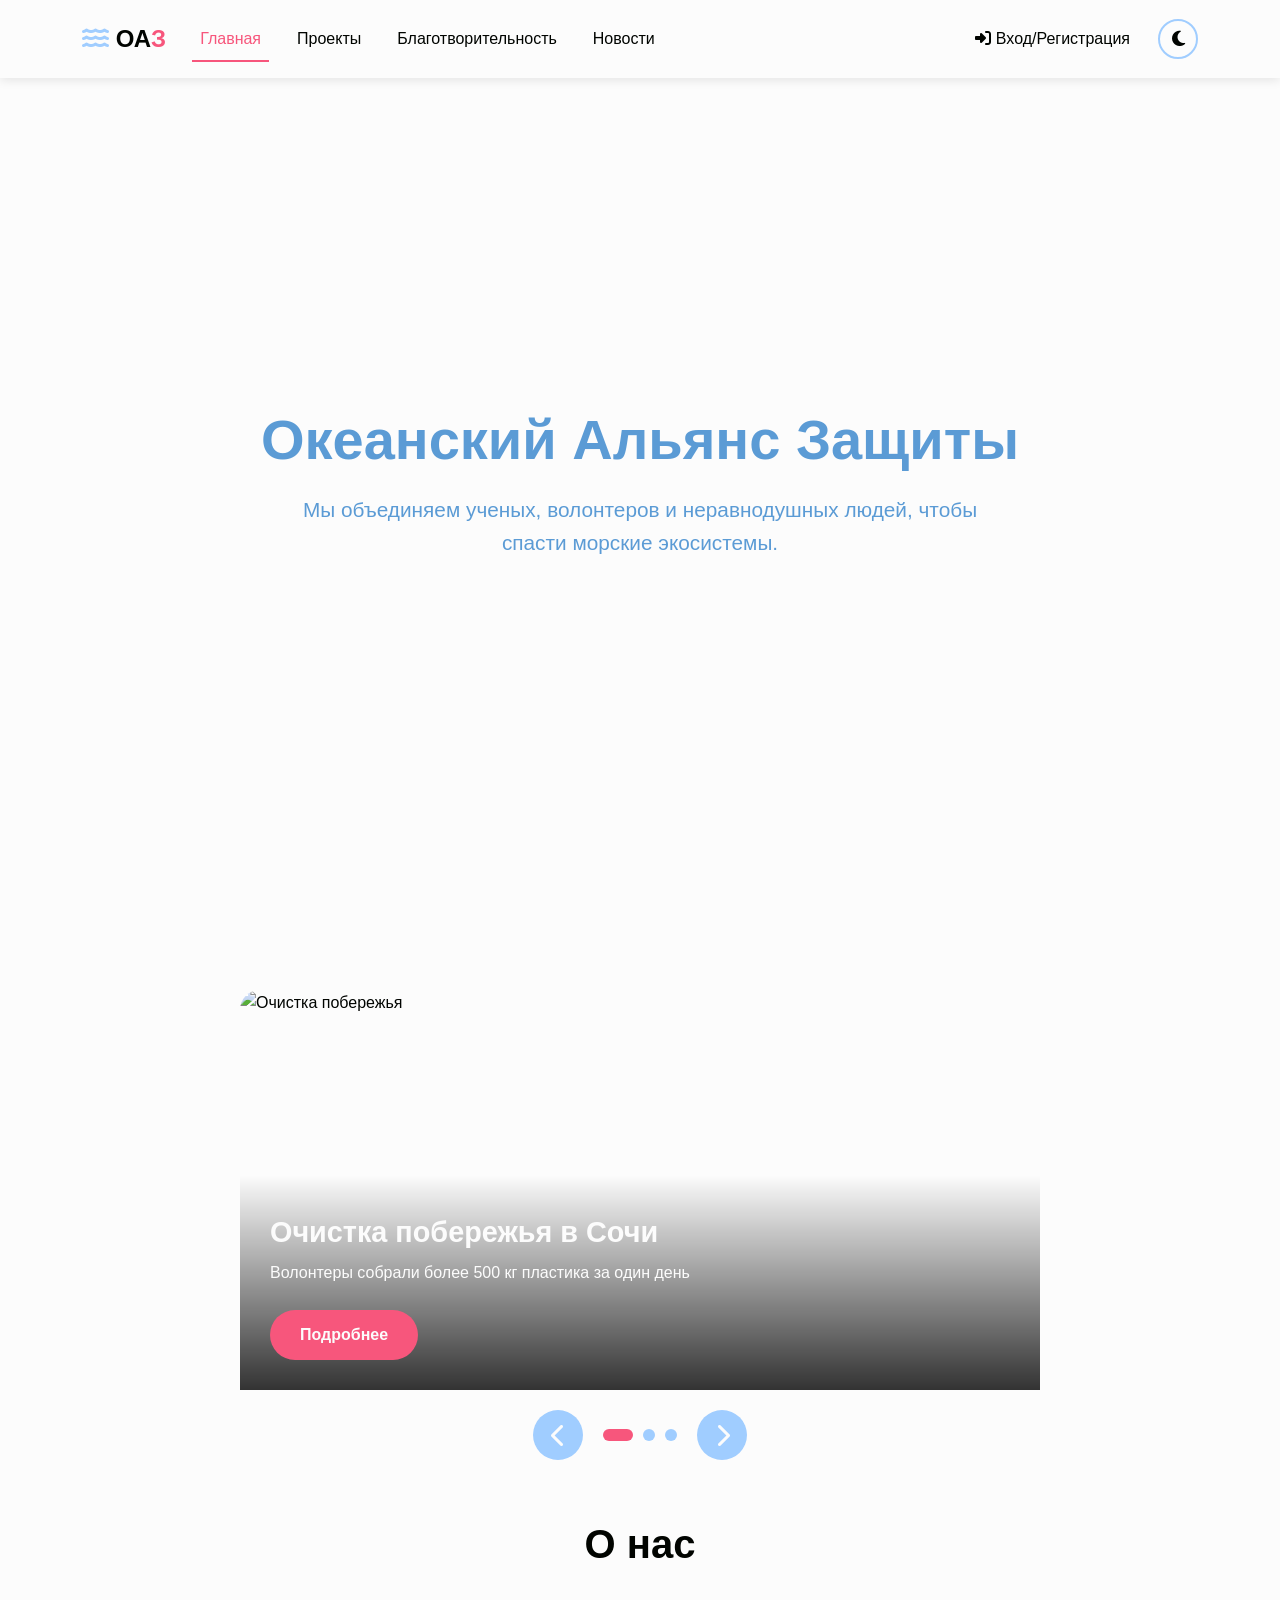
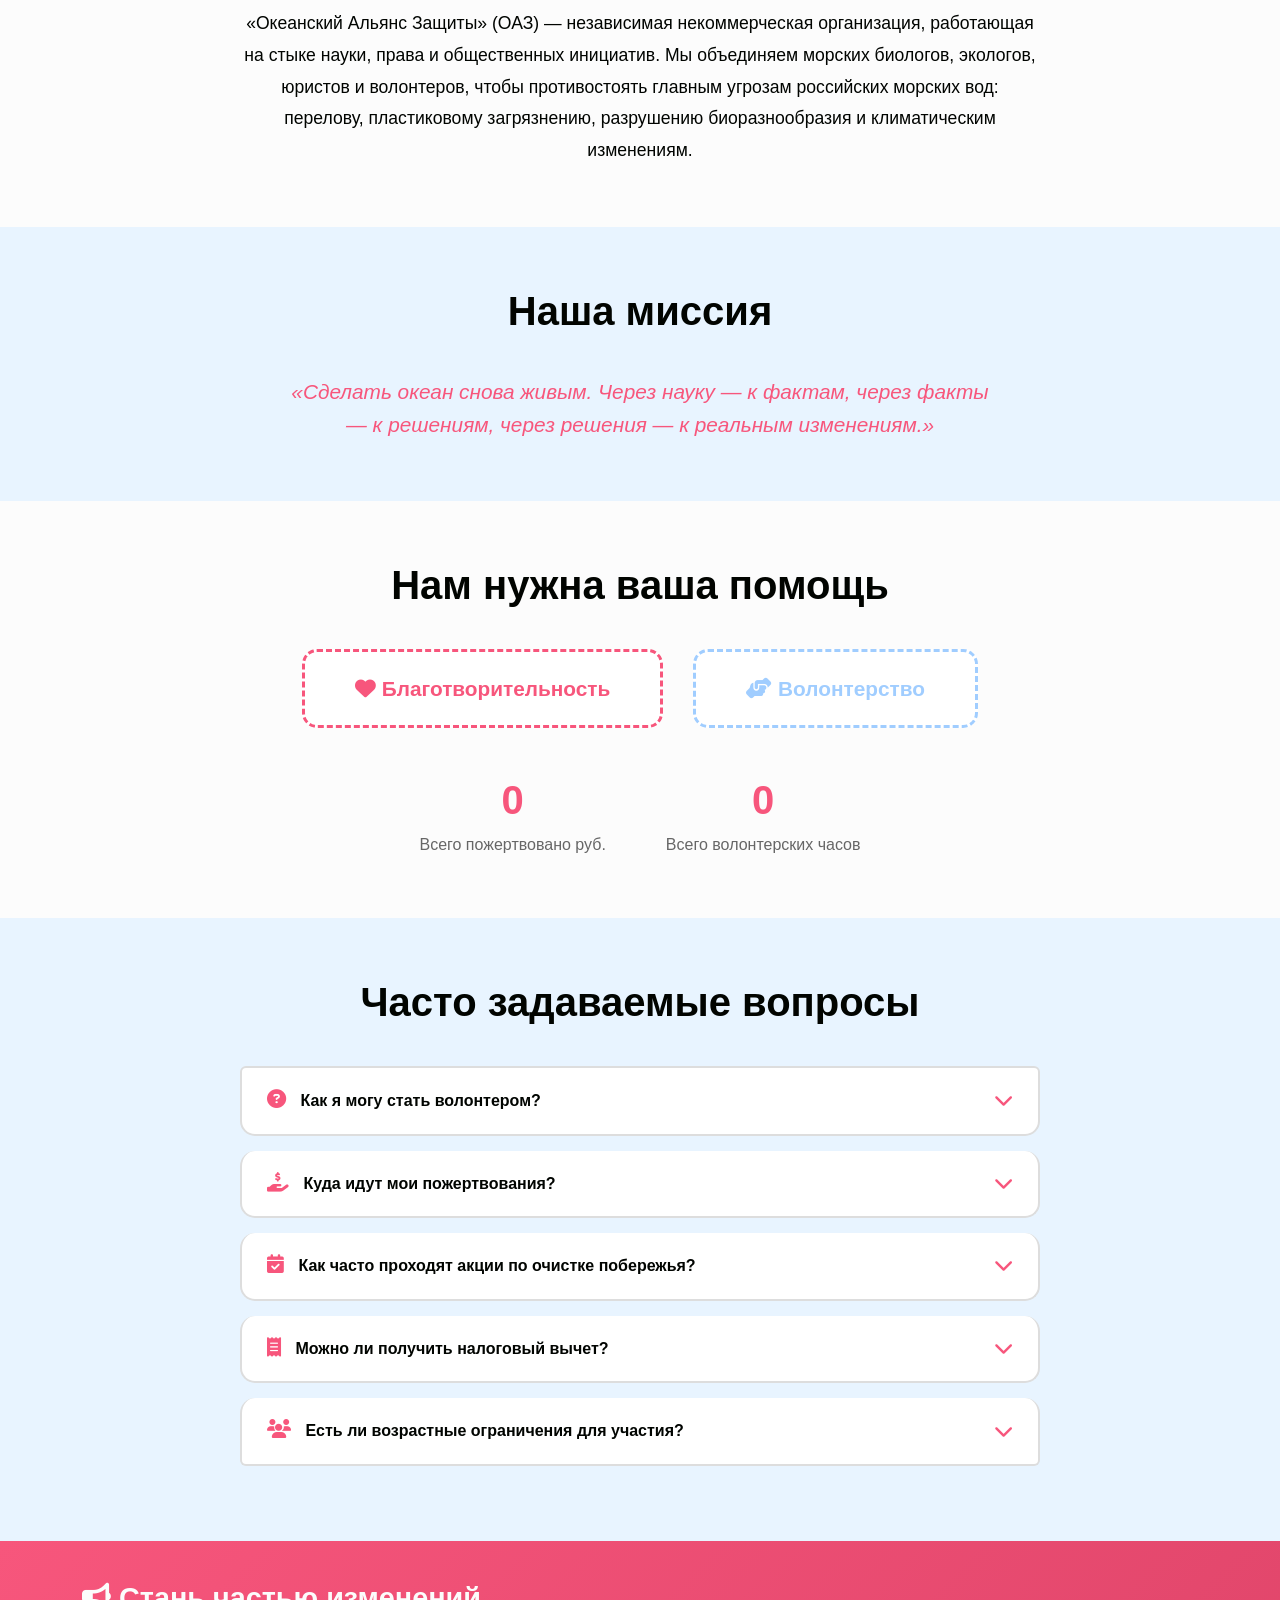
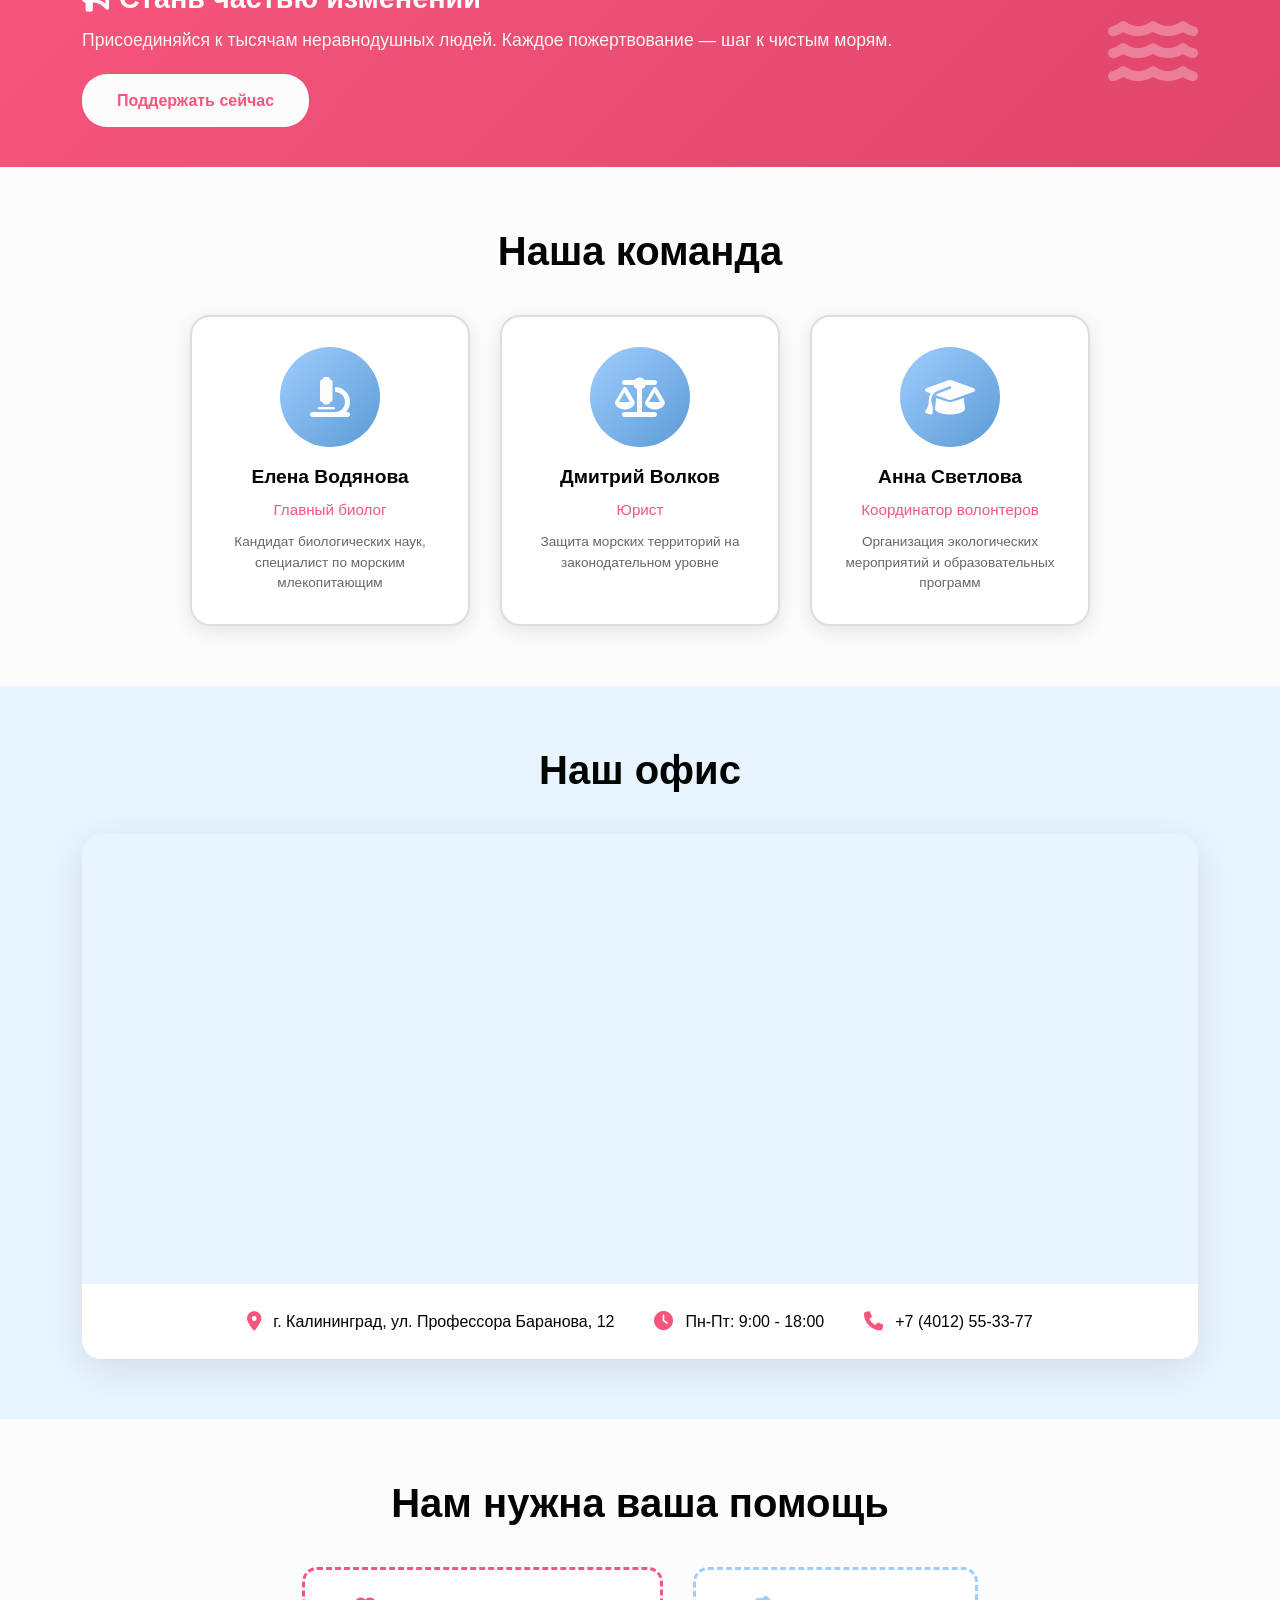
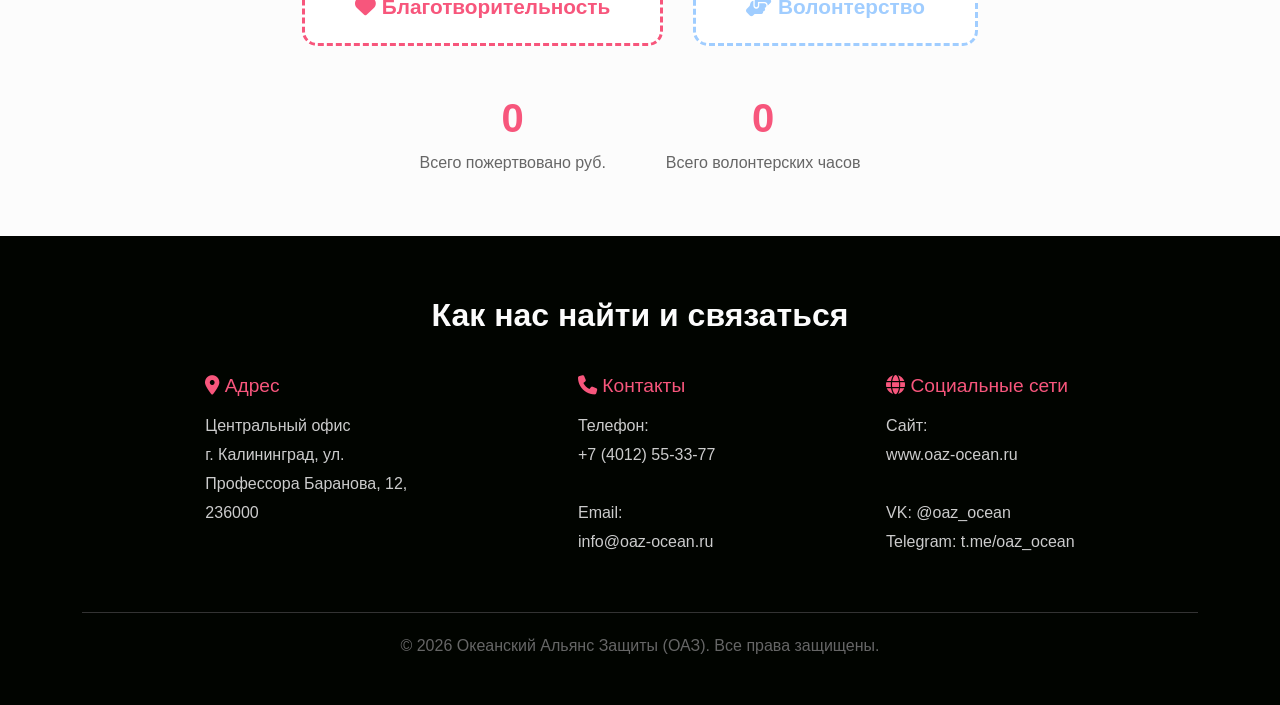
==== index.html @ e8834f7e "Add files via upload" ====
<!DOCTYPE html>
<html lang="ru">
<head>
    <meta charset="UTF-8">
    <meta name="viewport" content="width=device-width, initial-scale=1.0">
    <title>Океанский Альянс Защиты (ОАЗ)</title>
    <!-- Favicon -->
    <link rel="icon" type="image/x-icon" href="/favicon.ico">
    <link rel="icon" type="image/png" sizes="32x32" href="/favicon-32x32.png">
    <link rel="icon" type="image/png" sizes="16x16" href="/favicon-16x16.png">
    <link rel="apple-touch-icon" sizes="180x180" href="/apple-touch-icon.png">
    <!-- Bootstrap CSS -->
    <link href="https://cdn.jsdelivr.net/npm/bootstrap@5.3.2/dist/css/bootstrap.min.css" rel="stylesheet">
    <!-- Font Awesome -->
    <link rel="stylesheet" href="https://cdnjs.cloudflare.com/ajax/libs/font-awesome/6.4.2/css/all.min.css">
    <!-- Custom CSS -->
    <link rel="stylesheet" href="style.css">
</head>
<body>
    <!-- НАВИГАЦИЯ -->
    <nav class="navbar navbar-expand-lg">
        <div class="container">
            <a class="navbar-brand" href="index.html">
                <i class="fas fa-water" style="color: #A0CDFF;"></i> ОА<span>З</span>
            </a>
            <div class="d-flex align-items-center order-lg-last">
            <button class="theme-toggle" id="themeToggle" title="Переключить тему">
                <i class="fas fa-moon"></i>
            </button>
            <button class="navbar-toggler ms-2" type="button" data-bs-toggle="collapse" data-bs-target="#navbarNav">
                <span class="navbar-toggler-icon"></span>
            </button>
        </div>
            <div class="collapse navbar-collapse" id="navbarNav">
                <ul class="navbar-nav me-auto">
                    <li class="nav-item">
                        <a class="nav-link active" href="index.html">Главная</a>
                    </li>
                    <li class="nav-item">
                        <a class="nav-link" href="projects.html">Проекты</a>
                    </li>
                    <li class="nav-item">
                        <a class="nav-link" href="donate.html">Благотворительность</a>
                    </li>
                    <li class="nav-item">
                        <a class="nav-link" href="catalog.html">Новости</a>
                    </li>
                </ul>
                <ul class="navbar-nav" id="authNav">
                    <li class="nav-item">
                        <a class="nav-link" href="login.html">
                            <i class="fas fa-sign-in-alt"></i> Вход/Регистрация
                        </a>
                    </li>
                </ul>
            </div>
        </div>
    </nav>

    <!-- HERO SECTION -->
    <section class="hero-section">
        <div class="container">
            <h1 class="hero-title">Океанский Альянс Защиты</h1>
            <p class="hero-subtitle">
                Мы объединяем ученых, волонтеров и неравнодушных людей, 
                чтобы спасти морские экосистемы.
            </p>
        </div>
    </section>

    <!-- СЛАЙДЕР НОВОСТЕЙ -->
    <section class="slider-section">
      <div class="container">
        <h2 class="section-title reveal">Наши новости</h2>
        <div class="slider-container">
          <div class="news-slider">
            <div class="slide">
              <img
                src="/static/uploads/beautiful-photo-sea-waves.jpg"
                alt="Очистка побережья"
              />
              <div class="slide-content">
                <h3 class="slide-title">Очистка побережья в Сочи</h3>
                <p style="margin-bottom: 15px">
                  Волонтеры собрали более 500 кг пластика за один день
                </p>
                <a href="/static/html/card.html?id=1" class="slide-btn"
                  >Подробнее</a
                >
              </div>
            </div>
            <div class="slide">
              <img
                src="/static/uploads/beautiful-photo-sea-waves.jpg"
                alt="Спасение дельфинов"
              />
              <div class="slide-content">
                <h3 class="slide-title">Спасение дельфинов</h3>
                <p style="margin-bottom: 15px">
                  Успешная операция по спасению трех дельфинов на побережье
                  Крыма
                </p>
                <a href="/static/html/card.html?id=2" class="slide-btn"
                  >Подробнее</a
                >
              </div>
            </div>
            <div class="slide">
              <img
                src="/static/uploads/beautiful-photo-sea-waves.jpg"
                alt="Экологический форум"
              />
              <div class="slide-content">
                <h3 class="slide-title">Экологический форум 2025</h3>
                <p style="margin-bottom: 15px">
                  Приглашаем на ежегодный форум по защите океана 15-17 мая
                </p>
                <a href="/static/html/card.html?id=3" class="slide-btn"
                  >Подробнее</a
                >
              </div>
            </div>
          </div>
          <div class="slider-controls">
            <button class="slider-arrow prev">
              <i class="fas fa-chevron-left"></i>
            </button>
            <div class="slider-dots">
              <span class="dot active"></span>
              <span class="dot"></span>
              <span class="dot"></span>
            </div>
            <button class="slider-arrow next">
              <i class="fas fa-chevron-right"></i>
            </button>
          </div>
        </div>
      </div>
    </section>

    <!-- О НАС -->
    <section class="section about-section">
        <div class="container">
            <h2 class="section-title">О нас</h2>
            <p class="about-text">
                «Океанский Альянс Защиты» (ОАЗ) — независимая некоммерческая организация, 
                работающая на стыке науки, права и общественных инициатив. Мы объединяем 
                морских биологов, экологов, юристов и волонтеров, чтобы противостоять 
                главным угрозам российских морских вод: перелову, пластиковому загрязнению, 
                разрушению биоразнообразия и климатическим изменениям.
            </p>
        </div>
    </section>

    <!-- НАША МИССИЯ -->
    <section class="section mission-section">
        <div class="container">
            <h2 class="section-title">Наша миссия</h2>
            <p class="mission-text">
                «Сделать океан снова живым. Через науку — к фактам, через факты — к решениям, 
                через решения — к реальным изменениям.»
            </p>
        </div>
    </section>

    <!-- НАМ НУЖНА ВАША ПОМОЩЬ -->
    <section class="section help-section">
        <div class="container">
            <h2 class="section-title">Нам нужна ваша помощь</h2>
            <div class="help-buttons">
                <a href="donate.html" class="help-btn help-btn-charity">
                    <i class="fas fa-heart"></i> Благотворительность
                </a>
                <a href="register.html" class="help-btn help-btn-volunteer">
                    <i class="fas fa-hands-helping"></i> Волонтерство
                </a>
            </div>
            <div class="help-stats">
                <div class="stat-item">
                    <div class="stat-value" id="totalDonations">0</div>
                    <div class="stat-label">Всего пожертвовано руб.</div>
                </div>
                <div class="stat-item">
                    <div class="stat-value" id="totalHours">0</div>
                    <div class="stat-label">Всего волонтерских часов</div>
                </div>
            </div>
        </div>
    </section>

    <!-- АККОРДЕОН FAQ -->
    <section class="faq-section">
      <div class="container">
        <h2 class="section-title">Часто задаваемые вопросы</h2>
        <div class="accordion">
          <div class="accordion-item">
            <div class="accordion-header" onclick="toggleAccordion(this)">
              <span
                ><i
                  class="fas fa-question-circle"
                  style="color: var(--accent-pink); margin-right: 10px"
                ></i>
                Как я могу стать волонтером?</span
              >
              <i class="fas fa-chevron-down"></i>
            </div>
            <div class="accordion-body">
              Чтобы стать волонтером, зарегистрируйтесь на нашем сайте, отметив
              галочку «Волонтер» в форме регистрации. После этого вы сможете
              присоединяться к любым активным проектам через страницу «Проекты».
            </div>
          </div>
          <div class="accordion-item">
            <div class="accordion-header" onclick="toggleAccordion(this)">
              <span
                ><i
                  class="fas fa-hand-holding-usd"
                  style="color: var(--accent-pink); margin-right: 10px"
                ></i>
                Куда идут мои пожертвования?</span
              >
              <i class="fas fa-chevron-down"></i>
            </div>
            <div class="accordion-body">
              Все пожертвования идут напрямую на реализацию выбранных вами
              проектов: закупку оборудования, организацию экспедиций, спасение
              животных и образовательные программы. Вы всегда можете отследить
              прогресс проекта в вашем личном кабинете.
            </div>
          </div>
          <div class="accordion-item">
            <div class="accordion-header" onclick="toggleAccordion(this)">
              <span
                ><i
                  class="fas fa-calendar-check"
                  style="color: var(--accent-pink); margin-right: 10px"
                ></i>
                Как часто проходят акции по очистке побережья?</span
              >
              <i class="fas fa-chevron-down"></i>
            </div>
            <div class="accordion-body">
              Акции по очистке побережья проводятся ежемесячно в теплый сезон (с
              мая по сентябрь) и по мере необходимости в зимний период. Следите
              за расписанием в разделе «Новости» или подпишитесь на наши
              уведомления.
            </div>
          </div>
          <div class="accordion-item">
            <div class="accordion-header" onclick="toggleAccordion(this)">
              <span
                ><i
                  class="fas fa-receipt"
                  style="color: var(--accent-pink); margin-right: 10px"
                ></i>
                Можно ли получить налоговый вычет?</span
              >
              <i class="fas fa-chevron-down"></i>
            </div>
            <div class="accordion-body">
              Да! Мы являемся зарегистрированной некоммерческой организацией.
              После каждого пожертвования вы получаете электронное подтверждение
              на email, которое можно использовать для получения социального
              налогового вычета.
            </div>
          </div>
          <div class="accordion-item">
            <div class="accordion-header" onclick="toggleAccordion(this)">
              <span
                ><i
                  class="fas fa-users"
                  style="color: var(--accent-pink); margin-right: 10px"
                ></i>
                Есть ли возрастные ограничения для участия?</span
              >
              <i class="fas fa-chevron-down"></i>
            </div>
            <div class="accordion-body">
              Основные программы доступны для участников старше 16 лет. Для
              несовершеннолетних (14-16 лет) требуется согласие родителей. Также
              у нас есть специальные образовательные программы для школьников
              младшего возраста.
            </div>
          </div>
        </div>
      </div>
    </section>

    <!-- РЕКЛАМНЫЙ БЛОК -->
    <section class="ad-section">
      <div class="container">
        <div class="ad-container reveal">
          <div class="ad-content">
            <h3><i class="fas fa-bullhorn"></i> Стань частью изменений</h3>
            <p>
              Присоединяйся к тысячам неравнодушных людей. Каждое пожертвование
              — шаг к чистым морям.
            </p>
            <a href="donate.html" class="ad-btn"
              >Поддержать сейчас</a
            >
          </div>
          <div class="ad-image"><i class="fas fa-water"></i></div>
        </div>
      </div>
    </section>

    <!-- НАША КОМАНДА -->
    <section class="team-section">
      <div class="container">
        <h2 class="section-title">Наша команда</h2>
        <div class="team-grid">
          <div class="team-card reveal">
            <div class="team-avatar"><i class="fas fa-microscope"></i></div>
            <div class="team-name">Елена Водянова</div>
            <div class="team-role">Главный биолог</div>
            <div class="team-desc">
              Кандидат биологических наук, специалист по морским млекопитающим
            </div>
          </div>
          <div class="team-card">
            <div class="team-avatar"><i class="fas fa-balance-scale"></i></div>
            <div class="team-name">Дмитрий Волков</div>
            <div class="team-role">Юрист</div>
            <div class="team-desc">
              Защита морских территорий на законодательном уровне
            </div>
          </div>
          <div class="team-card reveal">
            <div class="team-avatar"><i class="fas fa-graduation-cap"></i></div>
            <div class="team-name">Анна Светлова</div>
            <div class="team-role">Координатор волонтеров</div>
            <div class="team-desc">
              Организация экологических мероприятий и образовательных программ
            </div>
          </div>
        </div>
      </div>
    </section>

    <!-- ЯНДЕКС КАРТА -->
    <section class="map-section">
      <div class="container">
        <h2 class="section-title">Наш офис</h2>
        <div class="map-container reveal">
          <iframe
            src="https://yandex.ru/map-widget/v1/-/CBu7UB~LxA"
            allowfullscreen
          ></iframe>
          <div class="map-info">
            <div class="map-info-item">
              <i class="fas fa-map-marker-alt"></i>
              <span>г. Калининград, ул. Профессора Баранова, 12</span>
            </div>
            <div class="map-info-item">
              <i class="fas fa-clock"></i>
              <span>Пн-Пт: 9:00 - 18:00</span>
            </div>
            <div class="map-info-item">
              <i class="fas fa-phone"></i>
              <span>+7 (4012) 55-33-77</span>
            </div>
          </div>
        </div>
      </div>
    </section>

    <!-- НАМ НУЖНА ВАША ПОМОЩЬ -->
    <section class="section help-section">
      <div class="container">
        <h2 class="section-title">Нам нужна ваша помощь</h2>
        <div class="help-buttons">
          <a href="/static/html/donate.html" class="help-btn help-btn-charity">
            <i class="fas fa-heart"></i> Благотворительность
          </a>
          <a
            href="/static/html/register.html"
            class="help-btn help-btn-volunteer"
          >
            <i class="fas fa-hands-helping"></i> Волонтерство
          </a>
        </div>
        <div class="help-stats">
          <div class="stat-item reveal">
            <div class="stat-value" id="totalDonations">0</div>
            <div class="stat-label">Всего пожертвовано руб.</div>
          </div>
          <div class="stat-item reveal">
            <div class="stat-value" id="totalHours">0</div>
            <div class="stat-label">Всего волонтерских часов</div>
          </div>
        </div>
      </div>
    </section>

    <!-- ПОДВАЛ -->
    <footer class="footer">
        <div class="container">
            <h2 class="footer-title">Как нас найти и связаться</h2>
            <div class="footer-content">
                <div class="footer-section">
                    <h4><i class="fas fa-map-marker-alt"></i> Адрес</h4>
                    <p>
                        Центральный офис<br>
                        г. Калининград, ул.<br>
                        Профессора Баранова, 12,<br>
                        236000
                    </p>
                </div>
                <div class="footer-section">
                    <h4><i class="fas fa-phone"></i> Контакты</h4>
                    <p>
                        Телефон:<br>
                        <a href="tel:+74012553377">+7 (4012) 55-33-77</a><br><br>
                        Email:<br>
                        <a href="mailto:info@oaz-ocean.ru">info@oaz-ocean.ru</a>
                    </p>
                </div>
                <div class="footer-section">
                    <h4><i class="fas fa-globe"></i> Социальные сети</h4>
                    <p>
                        Сайт:<br>
                        <a href="https://www.oaz-ocean.ru">www.oaz-ocean.ru</a><br><br>
                        VK: <a href="https://vk.com/oaz_ocean">@oaz_ocean</a><br>
                        Telegram: <a href="https://t.me/oaz_ocean">t.me/oaz_ocean</a>
                    </p>
                </div>
            </div>
            <div class="footer-bottom">
                <p>&copy; 2026 Океанский Альянс Защиты (ОАЗ). Все права защищены.</p>
            </div>
        </div>
    </footer>

    <!-- Bootstrap JS -->
    <script src="https://cdn.jsdelivr.net/npm/bootstrap@5.3.2/dist/js/bootstrap.bundle.min.js"></script>
    <!-- API Client -->
    <script src="api-client.js"></script>
    <!-- Custom JS -->
    <script src="main.js"></script>
    <script>
        // Подсчет статистики при загрузке страницы
        document.addEventListener('DOMContentLoaded', async function() {
            await loadStats();
        });
        
        async function loadStats() {
            try {
                // Получаем статистику через API
                const stats = await API.getStats();
                
                // Форматирование и отображение
                document.getElementById('totalDonations').textContent = formatNumber(stats.total_donations || 0);
                document.getElementById('totalHours').textContent = formatNumber(stats.total_volunteer_hours || 0);
            } catch (error) {
                console.error('Error loading stats:', error);
            }
        }
        
        function formatNumber(num) {
            if (num >= 1000000) {
                return (num / 1000000).toFixed(1) + ' млн';
            } else if (num >= 1000) {
                return (num / 1000).toFixed(0) + ' тыс';
            }
            return num.toString();
        }
    </script>
</body>
</html>
---- style.css ----
/* ============================================
   Океанский Альянс Защиты (ОАЗ)
   Основной файл стилей
   ============================================ */

/* Цветовая палитра */
:root {
    --primary-blue: #A0CDFF;
    --accent-pink: #F7567C;
    --white: #FCFCFC;
    --black: #010400;
    --light-blue: #E8F4FF;
    --dark-blue: #5B9BD5;
    --text-muted: #666;
    --border-color: #ddd;
    --card-bg: #ffffff;
    --footer-bg: var(--black);
    --navbar-bg: var(--white);
    --input-bg: var(--white);
    --modal-bg: var(--white);
    --shadow-color: rgba(0,0,0,0.1);
    --overlay-bg: rgba(0, 0, 0, 0.4);
}

/* Тёмная тема */
[data-theme="dark"] {
    --primary-blue: #5B9BD5;
    --accent-pink: #F7567C;
    --white: #1a1a2e;
    --black: #FCFCFC;
    --light-blue: #16213e;
    --dark-blue: #4a90d9;
    --text-muted: #a0a0a0;
    --border-color: #333;
    --card-bg: #16213e;
    --footer-bg: #0f0f1a;
    --navbar-bg: #1a1a2e;
    --input-bg: #16213e;
    --modal-bg: #1a1a2e;
    --shadow-color: rgba(0,0,0,0.3);
    --overlay-bg: rgba(0, 0, 0, 0.6);
}

/* ============================================
   CSS АНИМАЦИИ
   ============================================ */

/* Fade In анимация */
@keyframes fadeIn {
    from { opacity: 0; }
    to { opacity: 1; }
}

/* Slide Up анимация */
@keyframes slideUp {
    from { opacity: 0; transform: translateY(40px); }
    to { opacity: 1; transform: translateY(0); }
}

/* Slide In Left */
@keyframes slideInLeft {
    from { opacity: 0; transform: translateX(-60px); }
    to { opacity: 1; transform: translateX(0); }
}

/* Slide In Right */
@keyframes slideInRight {
    from { opacity: 0; transform: translateX(60px); }
    to { opacity: 1; transform: translateX(0); }
}

/* Пульсация */
@keyframes pulse {
    0%, 100% { transform: scale(1); }
    50% { transform: scale(1.05); }
}

/* Плавающая анимация */
@keyframes float {
    0%, 100% { transform: translateY(0px); }
    50% { transform: translateY(-10px); }
}

/* Вращение */
@keyframes spin {
    from { transform: rotate(0deg); }
    to { transform: rotate(360deg); }
}

/* Отскок */
@keyframes bounce {
    0%, 20%, 50%, 80%, 100% { transform: translateY(0); }
    40% { transform: translateY(-20px); }
    60% { transform: translateY(-10px); }
}

/* Свечение */
@keyframes glow {
    0%, 100% { box-shadow: 0 0 5px rgba(160, 205, 255, 0.5); }
    50% { box-shadow: 0 0 20px rgba(160, 205, 255, 0.8), 0 0 40px rgba(160, 205, 255, 0.4); }
}

/* Анимация волн для fallback фона */
@keyframes oceanWave {
    0% { background-position: 0% 50%; }
    50% { background-position: 100% 50%; }
    100% { background-position: 0% 50%; }
}

/* Пульсация точек слайдера */
@keyframes dotPulse {
    0%, 100% { transform: scale(1); }
    50% { transform: scale(1.3); }
}

/* Классы анимаций */
.animate-fade-in {
    animation: fadeIn 0.8s ease forwards;
}

.animate-slide-up {
    animation: slideUp 0.8s ease forwards;
    opacity: 0;
}

.animate-slide-left {
    animation: slideInLeft 0.8s ease forwards;
    opacity: 0;
}

.animate-slide-right {
    animation: slideInRight 0.8s ease forwards;
    opacity: 0;
}

.animate-float {
    animation: float 3s ease-in-out infinite;
}

.animate-pulse {
    animation: pulse 2s ease-in-out infinite;
}

.animate-bounce {
    animation: bounce 2s ease infinite;
}

.animate-glow {
    animation: glow 2s ease-in-out infinite;
}

/* Задержки анимаций */
.delay-100 { animation-delay: 0.1s; }
.delay-200 { animation-delay: 0.2s; }
.delay-300 { animation-delay: 0.3s; }
.delay-400 { animation-delay: 0.4s; }
.delay-500 { animation-delay: 0.5s; }
.delay-600 { animation-delay: 0.6s; }
.delay-700 { animation-delay: 0.7s; }
.delay-800 { animation-delay: 0.8s; }

* {
    margin: 0;
    padding: 0;
    box-sizing: border-box;
}

body {
    font-family: 'Segoe UI', Tahoma, Geneva, Verdana, sans-serif;
    background-color: var(--white);
    color: var(--black);
    line-height: 1.6;
    overflow-x: hidden;
    transition: background-color 0.3s, color 0.3s;
}

/* ============================================
   ПЕРЕКЛЮЧАТЕЛЬ ТЕМЫ
   ============================================ */
.theme-toggle {
    background: none;
    border: 2px solid var(--primary-blue);
    border-radius: 50%;
    width: 40px;
    height: 40px;
    display: flex;
    align-items: center;
    justify-content: center;
    cursor: pointer;
    transition: all 0.3s;
    color: var(--black);
    font-size: 1.1rem;
    margin-left: 10px;
}

.theme-toggle:hover {
    background-color: var(--primary-blue);
    transform: rotate(20deg);
}

[data-theme="dark"] .theme-toggle {
    border-color: var(--accent-pink);
    color: var(--black);
}

[data-theme="dark"] .theme-toggle:hover {
    background-color: var(--accent-pink);
}

/* ============================================
   НАВИГАЦИЯ
   ============================================ */
.navbar {
    background-color: var(--navbar-bg);
    padding: 15px 0;
    box-shadow: 0 2px 10px var(--shadow-color);
    position: sticky;
    top: 0;
    z-index: 1000;
    transition: background-color 0.3s;
}

.navbar-brand {
    font-size: 1.5rem;
    font-weight: bold;
    color: var(--black) !important;
    transition: transform 0.3s;
}

.navbar-brand:hover {
    transform: scale(1.05);
}

.navbar-brand span {
    color: var(--accent-pink);
}

.nav-link {
    color: var(--black) !important;
    font-weight: 500;
    margin: 0 10px;
    transition: all 0.3s;
    position: relative;
}

.nav-link::after {
    content: '';
    position: absolute;
    bottom: -2px;
    left: 0;
    width: 0;
    height: 2px;
    background-color: var(--accent-pink);
    transition: width 0.3s;
}

.nav-link:hover::after {
    width: 100%;
}

.nav-link:hover {
    color: var(--accent-pink) !important;
}

.nav-link.active {
    color: var(--accent-pink) !important;
}

.nav-link.active::after {
    width: 100%;
}

/* Выпадающее меню */
.dropdown-menu {
    background-color: var(--navbar-bg);
    border: 1px solid var(--border-color);
    border-radius: 15px;
    box-shadow: 0 5px 25px var(--shadow-color);
    padding: 10px;
    min-width: 200px;
    animation: fadeIn 0.2s ease;
}

.dropdown-item {
    color: var(--black);
    padding: 10px 15px;
    border-radius: 10px;
    transition: all 0.3s;
    font-weight: 500;
}

.dropdown-item:hover {
    background-color: var(--light-blue);
    color: var(--accent-pink);
}

.dropdown-item i {
    margin-right: 8px;
    width: 20px;
    text-align: center;
}

.dropdown-toggle::after {
    transition: transform 0.3s;
}

.dropdown.show .dropdown-toggle::after {
    transform: rotate(180deg);
}

/* ============================================
   HERO SECTION С ВИДЕОФОНОМ + FALLBACK
   ============================================ */
.hero-section {
    position: relative;
    min-height: calc(100vh - 76px);
    display: flex;
    align-items: center;
    justify-content: center;
    text-align: center;
    color: var(--white);
    overflow: hidden;
    background: transparent;
    padding: 60px 0;
}

/* CSS Fallback фон — океанский градиент с анимацией */
.hero-fallback-bg {
    position: absolute;
    top: 0;
    left: 0;
    width: 100%;
    height: 100%;
    z-index: 0;
    background: linear-gradient(135deg, #001f3f 0%, #003d6b 25%, #0077be 50%, #003d6b 75%, #001f3f 100%);
    background-size: 400% 400%;
    animation: oceanWave 15s ease infinite;
    display: none;
}

/* Показываем fallback когда видео не загрузилось */
.hero-video-wrapper:not(:has(video[src])) .hero-fallback-bg,
.hero-video-wrapper.has-video-error .hero-fallback-bg {
    display: block;
}

.hero-video-wrapper {
    position: absolute;
    top: 0;
    left: 0;
    width: 100%;
    height: 100%;
    z-index: 0;
}

.hero-video {
    width: 100%;
    height: 100%;
    object-fit: cover;
    display: block;
}

.hero-overlay {
    position: absolute;
    top: 0;
    left: 0;
    width: 100%;
    height: 100%;
    background-color: var(--overlay-bg);
    z-index: 1;
}

.hero-content {
    position: relative;
    z-index: 2;
}

.hero-title {
    font-size: 3.5rem;
    font-weight: bold;
    margin-bottom: 20px;
    color: #5B9BD5;
    animation: slideUp 1s ease forwards;
}

.hero-subtitle {
    font-size: 1.3rem;
    max-width: 700px;
    margin-left: auto;
    margin-right: auto;
    color: #5B9BD5;
    animation: slideUp 1s ease 0.3s forwards;
    opacity: 0;
}

/* ============================================
   СЛАЙДЕР
   ============================================ */
.slider-container {
    position: relative;
    max-width: 800px;
    margin: 0 auto;
    overflow: hidden;
    border-radius: 20px;
}

.news-slider {
    display: flex !important;
    transition: transform 0.5s ease-in-out;
    will-change: transform;
}

.slide {
    min-width: 100% !important;
    flex-shrink: 0 !important;
    position: relative;
}

.slide img {
    width: 100%;
    height: 400px;
    object-fit: cover;
    display: block;
}

.slide-content {
    position: absolute;
    bottom: 0;
    left: 0;
    right: 0;
    background: linear-gradient(transparent, rgba(0,0,0,0.8));
    padding: 40px 30px 30px;
    color: #FCFCFC;
}

.slide-title {
    font-size: 1.8rem;
    font-weight: bold;
    margin-bottom: 10px;
}

.slide-btn {
    background-color: var(--accent-pink);
    color: #FCFCFC;
    border: none;
    padding: 12px 30px;
    border-radius: 25px;
    font-weight: 600;
    cursor: pointer;
    transition: all 0.3s;
    text-decoration: none;
    display: inline-block;
    margin-top: 10px;
}

.slide-btn:hover {
    background-color: #e0456a;
    transform: translateY(-2px);
}

.slider-controls {
    display: flex;
    justify-content: center;
    align-items: center;
    margin-top: 20px;
    gap: 20px;
}

.slider-arrow {
    background-color: var(--primary-blue);
    color: #FCFCFC;
    border: none;
    width: 50px;
    height: 50px;
    border-radius: 50%;
    font-size: 1.5rem;
    cursor: pointer;
    transition: all 0.3s;
    display: flex;
    align-items: center;
    justify-content: center;
}

.slider-arrow:hover {
    background-color: var(--accent-pink);
    transform: scale(1.1);
}

.slider-dots {
    display: flex;
    gap: 10px;
}

.dot {
    width: 12px;
    height: 12px;
    border-radius: 50%;
    background-color: var(--primary-blue);
    cursor: pointer;
    transition: all 0.3s;
}

.dot.active {
    background-color: var(--accent-pink);
    width: 30px;
    border-radius: 6px;
}

/* ============================================
   СЕКЦИИ
   ============================================ */
.section {
    padding: 60px 0;
}

.section-title {
    font-size: 2.5rem;
    font-weight: bold;
    text-align: center;
    margin-bottom: 40px;
    color: var(--black);
    transition: color 0.3s;
}

.section-subtitle {
    text-align: center;
    color: var(--text-muted);
    margin-bottom: 40px;
    font-size: 1.1rem;
}

/* О нас */
.about-section {
    background-color: var(--white);
    transition: background-color 0.3s;
}

.about-text {
    font-size: 1.1rem;
    line-height: 1.8;
    text-align: center;
    max-width: 800px;
    margin: 0 auto;
}

/* Миссия */
.mission-section {
    background-color: var(--light-blue);
    transition: background-color 0.3s;
}

.mission-text {
    font-size: 1.3rem;
    font-style: italic;
    text-align: center;
    max-width: 700px;
    margin: 0 auto;
    color: var(--accent-pink);
    font-weight: 500;
}

/* Помощь */
.help-section {
    background-color: var(--white);
    text-align: center;
    transition: background-color 0.3s;
}

.help-buttons {
    display: flex;
    justify-content: center;
    gap: 30px;
    flex-wrap: wrap;
    margin-top: 40px;
}

.help-btn {
    padding: 20px 50px;
    border-radius: 15px;
    font-size: 1.3rem;
    font-weight: bold;
    text-decoration: none;
    transition: all 0.3s;
    display: inline-block;
    border: 3px dashed;
    animation: slideUp 0.8s ease forwards;
    opacity: 0;
}

.help-btn:nth-child(1) { animation-delay: 0.1s; }
.help-btn:nth-child(2) { animation-delay: 0.2s; }

.help-btn-charity {
    background-color: var(--card-bg);
    color: var(--accent-pink);
    border-color: var(--accent-pink);
}

.help-btn-charity:hover {
    background-color: var(--accent-pink);
    color: #FCFCFC;
    transform: translateY(-5px);
    box-shadow: 0 10px 30px rgba(247, 86, 124, 0.3);
}

.help-btn-volunteer {
    background-color: var(--card-bg);
    color: var(--primary-blue);
    border-color: var(--primary-blue);
}

.help-btn-volunteer:hover {
    background-color: var(--primary-blue);
    color: #FCFCFC;
    transform: translateY(-5px);
    box-shadow: 0 10px 30px rgba(160, 205, 255, 0.3);
}

.help-stats {
    margin-top: 40px;
    display: flex;
    justify-content: center;
    gap: 60px;
    flex-wrap: wrap;
}

.stat-item {
    text-align: center;
    animation: slideUp 0.8s ease forwards;
    opacity: 0;
}

.stat-item:nth-child(1) { animation-delay: 0.3s; }
.stat-item:nth-child(2) { animation-delay: 0.4s; }

.stat-value {
    font-size: 2.5rem;
    font-weight: bold;
    color: var(--accent-pink);
    animation: pulse 2s ease-in-out infinite;
}

.stat-label {
    color: var(--text-muted);
    font-size: 1rem;
}

/* ============================================
   АККОРДЕОН FAQ
   ============================================ */
.faq-section {
    background-color: var(--light-blue);
    padding: 60px 0;
    transition: background-color 0.3s;
}

.accordion {
    max-width: 800px;
    margin: 0 auto;
}

.accordion-item {
    background-color: var(--card-bg);
    border: 2px solid var(--border-color);
    border-radius: 15px;
    margin-bottom: 15px;
    overflow: hidden;
    transition: all 0.3s;
}

.accordion-item:hover {
    border-color: var(--primary-blue);
    transform: translateX(5px);
}

.accordion-header {
    padding: 20px 25px;
    cursor: pointer;
    display: flex;
    justify-content: space-between;
    align-items: center;
    font-weight: 600;
    color: var(--black);
    transition: all 0.3s;
    user-select: none;
}

.accordion-header:hover {
    background-color: var(--light-blue);
}

.accordion-header i {
    transition: transform 0.3s;
    color: var(--accent-pink);
    font-size: 1.2rem;
}

.accordion-item.active .accordion-header i {
    transform: rotate(180deg);
}

.accordion-body {
    padding: 0 25px;
    max-height: 0;
    overflow: hidden;
    transition: max-height 0.4s ease, padding 0.4s ease;
    color: var(--text-muted);
    line-height: 1.7;
}

.accordion-item.active .accordion-body {
    padding: 0 25px 20px;
    max-height: 300px;
}

/* ============================================
   ПОДВАЛ
   ============================================ */
.footer {
    background-color: var(--footer-bg);
    color: #FCFCFC;
    padding: 60px 0 30px;
    transition: background-color 0.3s;
}

.footer-title {
    font-size: 2rem;
    font-weight: bold;
    text-align: center;
    margin-bottom: 40px;
    animation: fadeIn 1s ease forwards;
}

.footer-content {
    display: flex;
    justify-content: space-around;
    flex-wrap: wrap;
    gap: 40px;
    max-width: 1000px;
    margin: 0 auto;
}

.footer-section {
    animation: slideUp 0.8s ease forwards;
    opacity: 0;
}

.footer-section:nth-child(1) { animation-delay: 0.1s; }
.footer-section:nth-child(2) { animation-delay: 0.2s; }
.footer-section:nth-child(3) { animation-delay: 0.3s; }

.footer-section h4 {
    color: var(--accent-pink);
    margin-bottom: 15px;
    font-size: 1.2rem;
}

.footer-section p,
.footer-section a {
    color: #ccc;
    text-decoration: none;
    line-height: 1.8;
    transition: color 0.3s;
}

.footer-section a:hover {
    color: var(--accent-pink);
}

.footer-bottom {
    text-align: center;
    margin-top: 40px;
    padding-top: 20px;
    border-top: 1px solid #333;
    color: #666;
}

/* ============================================
   КАТАЛОГ НОВОСТЕЙ
   ============================================ */
.catalog-section {
    padding: 40px 0;
    background-color: var(--white);
    min-height: 100vh;
    transition: background-color 0.3s;
}

.swipe-hint {
    text-align: center;
    color: var(--accent-pink);
    font-size: 1rem;
    margin-bottom: 20px;
    display: flex;
    align-items: center;
    justify-content: center;
    gap: 10px;
    animation: float 2s ease-in-out infinite;
}

.category-tabs {
    display: flex;
    justify-content: center;
    gap: 10px;
    margin-bottom: 40px;
    flex-wrap: wrap;
}

.category-tab {
    padding: 12px 30px;
    border: 2px solid var(--primary-blue);
    background-color: var(--card-bg);
    color: var(--black);
    border-radius: 25px;
    cursor: pointer;
    transition: all 0.3s;
    font-weight: 500;
}

.category-tab.active {
    background-color: var(--accent-pink);
    border-color: var(--accent-pink);
    color: #FCFCFC;
}

.category-tab:hover {
    background-color: var(--primary-blue);
    color: #FCFCFC;
    transform: translateY(-2px);
}

.news-grid {
    display: grid;
    grid-template-columns: repeat(auto-fill, minmax(300px, 1fr));
    gap: 30px;
    padding: 0 20px;
}

.news-card {
    background-color: var(--primary-blue);
    border-radius: 20px;
    overflow: hidden;
    box-shadow: 0 5px 20px var(--shadow-color);
    transition: all 0.3s;
    animation: slideUp 0.6s ease forwards;
    opacity: 0;
}

.news-card:hover {
    transform: translateY(-8px);
    box-shadow: 0 15px 40px var(--shadow-color);
}

.news-card-image {
    width: 100%;
    height: 200px;
    object-fit: cover;
    background-color: var(--border-color);
    transition: transform 0.3s;
}

.news-card:hover .news-card-image {
    transform: scale(1.05);
}

.news-card-content {
    padding: 20px;
}

.news-card-title {
    font-size: 1.2rem;
    font-weight: bold;
    margin-bottom: 10px;
    color: #FCFCFC;
}

.news-card-desc {
    color: rgba(255,255,255,0.9);
    font-size: 0.95rem;
    margin-bottom: 15px;
}

.news-card-btn {
    background-color: var(--accent-pink);
    color: #FCFCFC;
    border: none;
    padding: 10px 25px;
    border-radius: 20px;
    cursor: pointer;
    transition: all 0.3s;
    text-decoration: none;
    display: inline-block;
    font-size: 0.9rem;
}

.news-card-btn:hover {
    background-color: #e0456a;
    color: #FCFCFC;
    transform: translateY(-2px);
    box-shadow: 0 5px 15px rgba(247, 86, 124, 0.4);
}

/* ============================================
   СТРАНИЦА КАРТОЧКИ
   ============================================ */
.card-detail-section {
    padding: 40px 0;
    background-color: var(--primary-blue);
    min-height: 100vh;
}

.card-detail-container {
    max-width: 800px;
    margin: 0 auto;
    padding: 0 20px;
}

.card-detail-image {
    width: 100%;
    height: 400px;
    object-fit: cover;
    border-radius: 20px;
    margin-bottom: 30px;
    background-color: var(--border-color);
    animation: slideUp 0.8s ease forwards;
}

.card-detail-title {
    font-size: 2rem;
    font-weight: bold;
    color: #FCFCFC;
    margin-bottom: 20px;
    animation: slideInLeft 0.8s ease forwards;
}

.card-detail-content {
    color: #FCFCFC;
    font-size: 1.1rem;
    line-height: 1.8;
    margin-bottom: 30px;
}

.card-detail-actions {
    display: flex;
    gap: 15px;
    margin-bottom: 40px;
    flex-wrap: wrap;
}

.btn-back {
    background-color: var(--accent-pink);
    color: #FCFCFC;
    border: none;
    padding: 12px 30px;
    border-radius: 25px;
    cursor: pointer;
    transition: all 0.3s;
    text-decoration: none;
    display: inline-block;
}

.btn-back:hover {
    background-color: #e0456a;
    color: #FCFCFC;
    transform: translateY(-2px);
}

.btn-charity {
    background-color: var(--card-bg);
    color: var(--accent-pink);
    border: 2px dashed var(--accent-pink);
    padding: 12px 30px;
    border-radius: 25px;
    cursor: pointer;
    transition: all 0.3s;
    text-decoration: none;
    display: inline-block;
}

.btn-charity:hover {
    background-color: var(--accent-pink);
    color: #FCFCFC;
}

/* Комментарии */
.comments-section {
    background-color: var(--card-bg);
    padding: 30px;
    border-radius: 20px;
    margin-top: 30px;
    transition: background-color 0.3s;
}

.comments-title {
    font-size: 1.5rem;
    font-weight: bold;
    margin-bottom: 20px;
    color: var(--black);
}

.comment-form {
    margin-bottom: 30px;
}

.comment-form textarea {
    width: 100%;
    padding: 15px;
    border: 2px solid var(--primary-blue);
    border-radius: 15px;
    resize: vertical;
    min-height: 100px;
    font-family: inherit;
    background-color: var(--input-bg);
    color: var(--black);
    transition: all 0.3s;
}

.comment-form textarea:focus {
    outline: none;
    border-color: var(--accent-pink);
    box-shadow: 0 0 10px rgba(247, 86, 124, 0.2);
}

.comment-form button {
    background-color: var(--accent-pink);
    color: #FCFCFC;
    border: none;
    padding: 12px 30px;
    border-radius: 25px;
    cursor: pointer;
    margin-top: 10px;
    transition: all 0.3s;
    font-weight: 600;
}

.comment-form button:hover {
    background-color: #e0456a;
    transform: translateY(-2px);
    box-shadow: 0 5px 15px rgba(247, 86, 124, 0.3);
}

.comment-item {
    background-color: var(--light-blue);
    padding: 20px;
    border-radius: 15px;
    margin-bottom: 15px;
    transition: transform 0.3s;
    animation: slideUp 0.4s ease forwards;
}

.comment-item:hover {
    transform: translateX(5px);
}

.comment-author {
    font-weight: bold;
    color: var(--accent-pink);
    margin-bottom: 5px;
}

.comment-date {
    font-size: 0.85rem;
    color: var(--text-muted);
    margin-bottom: 10px;
}

.comment-text {
    color: var(--black);
}

.login-prompt {
    text-align: center;
    padding: 30px;
    background-color: var(--light-blue);
    border-radius: 15px;
}

.login-prompt a {
    color: var(--accent-pink);
    text-decoration: none;
    font-weight: bold;
}

/* ============================================
   СТРАНИЦА ДОНАТОВ
   ============================================ */
.donate-section {
    padding: 60px 0;
    background-color: var(--white);
    min-height: 100vh;
    transition: background-color 0.3s;
}

.donate-title {
    font-size: 2rem;
    font-weight: bold;
    text-align: center;
    margin-bottom: 40px;
    color: var(--accent-pink);
    animation: slideUp 0.8s ease forwards;
}

.projects-container {
    max-width: 600px;
    margin: 0 auto;
    padding: 30px;
    border: 3px dashed var(--accent-pink);
    border-radius: 20px;
    background-color: var(--card-bg);
    transition: background-color 0.3s;
}

.projects-title {
    text-align: center;
    color: var(--accent-pink);
    margin-bottom: 20px;
    font-size: 1.2rem;
}

.projects-grid {
    display: grid;
    grid-template-columns: repeat(2, 1fr);
    gap: 15px;
    margin-bottom: 20px;
}

.project-item {
    position: relative;
    border-radius: 15px;
    overflow: hidden;
    cursor: pointer;
    transition: all 0.3s;
    border: 3px solid transparent;
}

.project-item:hover {
    transform: translateY(-5px);
    box-shadow: 0 10px 25px var(--shadow-color);
}

.project-item.selected {
    border-color: var(--accent-pink);
    animation: pulse 0.5s ease;
}

.project-item img {
    width: 100%;
    height: 150px;
    object-fit: cover;
    transition: transform 0.3s;
}

.project-item:hover img {
    transform: scale(1.1);
}

.project-item-overlay {
    position: absolute;
    bottom: 0;
    left: 0;
    right: 0;
    background: linear-gradient(transparent, rgba(0,0,0,0.8));
    padding: 15px 10px 10px;
    color: #FCFCFC;
    font-size: 0.85rem;
}

.project-checkbox {
    position: absolute;
    top: 10px;
    right: 10px;
    width: 24px;
    height: 24px;
    background-color: #FCFCFC;
    border-radius: 50%;
    display: flex;
    align-items: center;
    justify-content: center;
    color: var(--accent-pink);
    font-weight: bold;
    opacity: 0;
    transition: all 0.3s;
    animation: bounce 0.5s ease;
}

.project-item.selected .project-checkbox {
    opacity: 1;
}

.show-more {
    text-align: center;
    color: var(--accent-pink);
    cursor: pointer;
    margin-bottom: 20px;
    transition: all 0.3s;
}

.show-more:hover {
    transform: translateY(-2px);
    font-weight: 600;
}

.auto-select {
    display: flex;
    align-items: center;
    justify-content: center;
    gap: 10px;
    color: var(--accent-pink);
    cursor: pointer;
    transition: all 0.3s;
}

.auto-select:hover {
    transform: scale(1.05);
}

.donate-summary {
    text-align: center;
    margin: 40px 0;
    animation: slideUp 0.8s ease forwards;
}

.donate-summary p {
    font-size: 1.2rem;
    color: var(--accent-pink);
}

.donate-summary .amount {
    font-size: 2rem;
    font-weight: bold;
}

.btn-pay {
    background-color: var(--black);
    color: var(--white);
    border: none;
    padding: 18px 60px;
    border-radius: 30px;
    font-size: 1.2rem;
    font-weight: bold;
    cursor: pointer;
    display: block;
    margin: 0 auto;
    transition: all 0.3s;
    animation: slideUp 0.8s ease forwards, glow 2s ease-in-out infinite 1s;
}

.btn-pay:hover {
    background-color: var(--accent-pink);
    transform: translateY(-3px);
    box-shadow: 0 10px 30px rgba(247, 86, 124, 0.4);
}

/* Корзина донатов */
.donate-cart {
    position: fixed;
    top: 100px;
    right: 20px;
    z-index: 999;
    animation: slideInRight 0.5s ease forwards;
}

.donate-cart-btn {
    background-color: var(--accent-pink);
    color: #FCFCFC;
    border: none;
    width: 60px;
    height: 60px;
    border-radius: 50%;
    font-size: 1.5rem;
    cursor: pointer;
    box-shadow: 0 5px 20px rgba(247, 86, 124, 0.4);
    transition: all 0.3s;
    position: relative;
    animation: float 3s ease-in-out infinite;
}

.donate-cart-btn:hover {
    transform: scale(1.1);
    box-shadow: 0 8px 30px rgba(247, 86, 124, 0.6);
}

.donate-cart-count {
    position: absolute;
    top: -5px;
    right: -5px;
    background-color: var(--black);
    color: #FCFCFC;
    width: 24px;
    height: 24px;
    border-radius: 50%;
    font-size: 0.8rem;
    font-weight: bold;
    display: flex;
    align-items: center;
    justify-content: center;
}

.donate-cart-dropdown {
    position: absolute;
    top: 70px;
    right: 0;
    background-color: var(--card-bg);
    border-radius: 15px;
    box-shadow: 0 10px 40px var(--shadow-color);
    padding: 20px;
    min-width: 280px;
    display: none;
    animation: fadeIn 0.3s ease;
    border: 1px solid var(--border-color);
}

.donate-cart-dropdown.active {
    display: block;
}

.donate-cart-item {
    display: flex;
    justify-content: space-between;
    align-items: center;
    padding: 10px 0;
    border-bottom: 1px solid var(--border-color);
    color: var(--black);
    font-size: 0.9rem;
}

.donate-cart-item:last-child {
    border-bottom: none;
}

.donate-cart-remove {
    background: none;
    border: none;
    color: var(--accent-pink);
    cursor: pointer;
    font-size: 1rem;
    transition: transform 0.3s;
}

.donate-cart-remove:hover {
    transform: scale(1.2);
}

.donate-cart-total {
    font-weight: bold;
    color: var(--accent-pink);
    text-align: center;
    padding: 10px 0;
    border-top: 2px solid var(--border-color);
    margin-top: 10px;
}

.donate-cart-empty {
    text-align: center;
    color: var(--text-muted);
    padding: 20px;
}

/* ============================================
   РЕГИСТРАЦИЯ И ВХОД
   ============================================ */
.auth-section {
    padding: 60px 0;
    background-color: var(--white);
    min-height: 100vh;
    display: flex;
    align-items: center;
    transition: background-color 0.3s;
}

.auth-container {
    max-width: 400px;
    margin: 0 auto;
    padding: 40px;
    border: 3px dashed var(--black);
    border-radius: 20px;
    width: 90%;
    background-color: var(--card-bg);
    transition: background-color 0.3s;
    animation: slideUp 0.8s ease forwards;
}

.auth-title {
    font-size: 2rem;
    font-weight: bold;
    text-align: center;
    margin-bottom: 40px;
    color: var(--black);
}

.auth-form .form-group {
    margin-bottom: 20px;
}

.auth-form input,
.auth-form select {
    width: 100%;
    padding: 15px 20px;
    border: 2px dashed var(--black);
    border-radius: 15px;
    font-size: 1rem;
    transition: all 0.3s;
    background-color: var(--input-bg);
    color: var(--black);
}

.auth-form input:focus,
.auth-form select:focus {
    outline: none;
    border-color: var(--accent-pink);
    box-shadow: 0 0 10px rgba(247, 86, 124, 0.2);
}

.role-selector {
    margin: 20px 0;
}

.role-option {
    display: flex;
    align-items: center;
    gap: 10px;
    margin-bottom: 10px;
    cursor: pointer;
}

.role-option input[type="checkbox"] {
    width: 20px;
    height: 20px;
    accent-color: var(--accent-pink);
}

.btn-auth {
    background-color: var(--accent-pink);
    color: #FCFCFC;
    border: none;
    padding: 15px 40px;
    border-radius: 25px;
    font-size: 1.1rem;
    font-weight: bold;
    cursor: pointer;
    width: 100%;
    transition: all 0.3s;
    margin-top: 20px;
}

.btn-auth:hover {
    background-color: #e0456a;
    transform: translateY(-2px);
    box-shadow: 0 5px 20px rgba(247, 86, 124, 0.3);
}

.auth-switch {
    text-align: center;
    margin-top: 20px;
}

.auth-switch a {
    color: var(--accent-pink);
    text-decoration: none;
    font-weight: 500;
}

/* ============================================
   ЛИЧНЫЙ КАБИНЕТ
   ============================================ */
.profile-section {
    padding: 40px 0;
    background-color: var(--white);
    min-height: 100vh;
    transition: background-color 0.3s;
}

.profile-header {
    text-align: center;
    margin-bottom: 30px;
    animation: slideUp 0.8s ease forwards;
}

.profile-avatar {
    width: 80px;
    height: 80px;
    background-color: var(--primary-blue);
    border-radius: 50%;
    display: flex;
    align-items: center;
    justify-content: center;
    margin: 0 auto 15px;
    font-size: 2rem;
    color: #FCFCFC;
    transition: transform 0.3s;
}

.profile-avatar:hover {
    transform: scale(1.1) rotate(10deg);
}

.profile-name {
    font-size: 1.5rem;
    font-weight: bold;
    color: var(--black);
}

.book-tabs {
    display: flex;
    justify-content: center;
    margin-bottom: 30px;
}

.book-tab {
    padding: 15px 40px;
    cursor: pointer;
    transition: all 0.3s;
    font-weight: 500;
}

.book-tab:first-child {
    background-color: var(--primary-blue);
    color: #FCFCFC;
    border-radius: 20px 0 0 0;
}

.book-tab:last-child {
    background-color: var(--accent-pink);
    color: #FCFCFC;
    border-radius: 0 20px 0 0;
}

.book-tab.active:first-child {
    background-color: var(--primary-blue);
}

.book-tab.active:last-child {
    background-color: var(--accent-pink);
}

.book-tab:not(.active) {
    opacity: 0.7;
}

.book-tab:not(.active):hover {
    opacity: 0.9;
}

.book-content {
    background-color: var(--primary-blue);
    padding: 40px;
    border-radius: 0 0 20px 20px;
    min-height: 400px;
}

.book-content.donor {
    background-color: var(--accent-pink);
}

.book-title {
    color: #FCFCFC;
    text-align: center;
    margin-bottom: 30px;
    font-size: 1.3rem;
}

.projects-list {
    display: grid;
    grid-template-columns: repeat(auto-fill, minmax(200px, 1fr));
    gap: 20px;
    margin-bottom: 20px;
}

.project-card {
    background-color: rgba(255,255,255,0.9);
    border-radius: 15px;
    padding: 15px;
    text-align: center;
    transition: all 0.3s;
}

.project-card:hover {
    transform: translateY(-5px);
    box-shadow: 0 10px 25px rgba(0,0,0,0.2);
}

.project-card img {
    width: 100%;
    height: 120px;
    object-fit: cover;
    border-radius: 10px;
    margin-bottom: 10px;
}

.show-more-projects {
    text-align: center;
    color: #FCFCFC;
    cursor: pointer;
    margin-bottom: 20px;
    opacity: 0.8;
    transition: opacity 0.3s;
}

.show-more-projects:hover {
    opacity: 1;
}

.book-stats {
    display: flex;
    justify-content: center;
    gap: 40px;
    color: #FCFCFC;
    flex-wrap: wrap;
}

.stat {
    text-align: center;
}

.stat-number {
    font-size: 1.5rem;
    font-weight: bold;
}

/* ============================================
   ПРОЕКТЫ — ПОИСК И СОРТИРОВКА
   ============================================ */
.projects-section {
    padding: 40px 0;
    background-color: var(--white);
    min-height: 100vh;
    transition: background-color 0.3s;
}

.projects-toolbar {
    display: flex;
    justify-content: center;
    align-items: center;
    gap: 15px;
    margin-bottom: 30px;
    flex-wrap: wrap;
    animation: slideUp 0.6s ease forwards;
}

.search-box {
    position: relative;
    max-width: 350px;
    width: 100%;
}

.search-box input {
    width: 100%;
    padding: 12px 45px 12px 20px;
    border: 2px solid var(--primary-blue);
    border-radius: 25px;
    font-size: 1rem;
    background-color: var(--input-bg);
    color: var(--black);
    transition: all 0.3s;
}

.search-box input:focus {
    outline: none;
    border-color: var(--accent-pink);
    box-shadow: 0 0 10px rgba(247, 86, 124, 0.2);
}

.search-box i {
    position: absolute;
    right: 18px;
    top: 50%;
    transform: translateY(-50%);
    color: var(--primary-blue);
}

.sort-select {
    padding: 12px 20px;
    border: 2px solid var(--primary-blue);
    border-radius: 25px;
    font-size: 1rem;
    background-color: var(--input-bg);
    color: var(--black);
    cursor: pointer;
    transition: all 0.3s;
}

.sort-select:focus {
    outline: none;
    border-color: var(--accent-pink);
}

.filter-tabs {
    display: flex;
    justify-content: center;
    gap: 10px;
    margin-bottom: 30px;
    flex-wrap: wrap;
}

.filter-tab {
    padding: 10px 25px;
    border: 2px solid var(--primary-blue);
    background-color: var(--card-bg);
    color: var(--black);
    border-radius: 25px;
    cursor: pointer;
    transition: all 0.3s;
    font-weight: 500;
}

.filter-tab.active {
    background-color: var(--accent-pink);
    border-color: var(--accent-pink);
    color: #FCFCFC;
}

.filter-tab:hover {
    background-color: var(--primary-blue);
    color: #FCFCFC;
    transform: translateY(-2px);
}

.project-card-page {
    background-color: var(--card-bg);
    border: 3px dashed var(--black);
    border-radius: 20px;
    padding: 25px;
    margin-bottom: 30px;
    transition: all 0.3s;
    animation: slideUp 0.6s ease forwards;
    opacity: 0;
}

.project-card-page:hover {
    border-color: var(--accent-pink);
    box-shadow: 0 5px 20px rgba(247, 86, 124, 0.2);
    transform: translateY(-5px);
}

.project-title {
    font-size: 1.5rem;
    font-weight: bold;
    text-align: center;
    margin-bottom: 20px;
    color: var(--black);
}

.project-info-row {
    display: flex;
    justify-content: space-between;
    align-items: center;
    margin-bottom: 10px;
    padding: 8px 0;
    border-bottom: 1px dashed var(--border-color);
}

.project-info-row:last-of-type {
    border-bottom: none;
}

.project-info-label {
    font-weight: 500;
    color: var(--text-muted);
}

.project-info-value {
    font-weight: bold;
    color: var(--black);
}

.project-status {
    display: inline-flex;
    align-items: center;
    gap: 8px;
    padding: 5px 15px;
    border-radius: 20px;
    font-size: 0.9rem;
    font-weight: 500;
}

.status-active {
    background-color: #d4edda;
    color: #155724;
}

.status-planned {
    background-color: #fff3cd;
    color: #856404;
}

.status-completed {
    background-color: #d1ecf1;
    color: #0c5460;
}

.project-dates {
    text-align: center;
    margin-top: 15px;
    padding-top: 15px;
    border-top: 2px dashed var(--border-color);
    font-size: 0.9rem;
    color: var(--text-muted);
}

.project-actions {
    display: flex;
    gap: 10px;
    margin-top: 20px;
}

.btn-project {
    flex: 1;
    padding: 12px 20px;
    border-radius: 25px;
    font-weight: 600;
    text-decoration: none;
    text-align: center;
    transition: all 0.3s;
    border: none;
    cursor: pointer;
}

.btn-join {
    background-color: var(--black);
    color: var(--white);
}

.btn-join:hover {
    background-color: var(--accent-pink);
    color: #FCFCFC;
}

.btn-join:disabled {
    background-color: #ccc;
    cursor: not-allowed;
}

.btn-details {
    background-color: var(--card-bg);
    color: var(--black);
    border: 2px solid var(--black);
}

.btn-details:hover {
    background-color: var(--primary-blue);
    color: #FCFCFC;
    border-color: var(--primary-blue);
}

.btn-donate {
    background-color: var(--accent-pink);
    color: #FCFCFC;
}

.btn-donate:hover {
    background-color: #e0456a;
    color: #FCFCFC;
}

.progress-bar-container {
    margin: 15px 0;
}

.progress {
    height: 20px;
    border-radius: 10px;
    background-color: var(--border-color);
    overflow: hidden;
}

.progress-bar {
    background: linear-gradient(90deg, var(--accent-pink), #e0456a);
    border-radius: 10px;
    transition: width 0.6s ease;
    position: relative;
    overflow: hidden;
}

.progress-bar::after {
    content: '';
    position: absolute;
    top: 0;
    left: 0;
    bottom: 0;
    right: 0;
    background: linear-gradient(
        90deg,
        transparent,
        rgba(255,255,255,0.3),
        transparent
    );
    animation: shimmer 2s infinite;
}

@keyframes shimmer {
    0% { transform: translateX(-100%); }
    100% { transform: translateX(100%); }
}

.progress-text {
    text-align: center;
    font-size: 0.9rem;
    margin-top: 5px;
    color: var(--text-muted);
}

/* ============================================
   МОДАЛЬНЫЕ ОКНА (центрированные)
   ============================================ */
.modal-overlay {
    position: fixed;
    top: 0;
    left: 0;
    right: 0;
    bottom: 0;
    background-color: rgba(0,0,0,0.5);
    display: none;
    align-items: center;
    justify-content: center;
    z-index: 2000;
}

.modal-overlay.active {
    display: flex;
    animation: fadeIn 0.3s ease;
}

.modal {
    background-color: var(--modal-bg);
    padding: 40px;
    border-radius: 20px;
    max-width: 500px;
    width: 90%;
    max-height: 90vh;
    overflow-y: auto;
    position: relative;
    animation: slideUp 0.4s ease;
    transition: background-color 0.3s;
}

.modal-title {
    font-size: 1.5rem;
    font-weight: bold;
    margin-bottom: 20px;
    color: var(--black);
}

.modal-form .form-group {
    margin-bottom: 15px;
}

.modal-form label {
    display: block;
    margin-bottom: 5px;
    font-weight: 500;
    color: var(--black);
}

.modal-form input,
.modal-form textarea,
.modal-form select {
    width: 100%;
    padding: 12px 15px;
    border: 2px solid var(--primary-blue);
    border-radius: 10px;
    font-family: inherit;
    background-color: var(--input-bg);
    color: var(--black);
    transition: all 0.3s;
}

.modal-form input:focus,
.modal-form textarea:focus,
.modal-form select:focus {
    outline: none;
    border-color: var(--accent-pink);
    box-shadow: 0 0 10px rgba(247, 86, 124, 0.2);
}

.modal-form textarea {
    resize: vertical;
    min-height: 100px;
}

.modal-actions {
    display: flex;
    gap: 10px;
    margin-top: 20px;
}

.modal-actions button {
    flex: 1;
    padding: 12px;
    border: none;
    border-radius: 10px;
    cursor: pointer;
    font-weight: 500;
    transition: all 0.3s;
}

.btn-save {
    background-color: var(--accent-pink);
    color: #FCFCFC;
}

.btn-save:hover {
    background-color: #e0456a;
    transform: translateY(-2px);
}

.btn-cancel {
    background-color: var(--border-color);
    color: var(--black);
}

.btn-cancel:hover {
    background-color: #bbb;
}

/* ============================================
   АДМИНИСТРАТОР
   ============================================ */
.admin-section {
    padding: 60px 0;
    background-color: var(--accent-pink);
    min-height: 100vh;
}

.admin-header {
    text-align: center;
    margin-bottom: 40px;
    animation: slideUp 0.8s ease forwards;
}

.admin-avatar {
    width: 80px;
    height: 80px;
    background-color: #FCFCFC;
    border-radius: 50%;
    display: flex;
    align-items: center;
    justify-content: center;
    margin: 0 auto 15px;
    font-size: 2rem;
    color: var(--accent-pink);
    transition: transform 0.3s;
}

.admin-avatar:hover {
    transform: scale(1.1) rotate(10deg);
}

.admin-title {
    font-size: 2rem;
    font-weight: bold;
    color: #FCFCFC;
    text-align: center;
    margin-bottom: 40px;
}

.admin-buttons {
    display: flex;
    flex-direction: column;
    gap: 20px;
    max-width: 400px;
    margin: 0 auto;
}

.admin-btn {
    background-color: #FCFCFC;
    color: var(--accent-pink);
    border: 3px dashed #FCFCFC;
    padding: 20px 40px;
    border-radius: 15px;
    font-size: 1.2rem;
    font-weight: bold;
    cursor: pointer;
    transition: all 0.3s;
    text-decoration: none;
    display: block;
    text-align: center;
    animation: slideUp 0.8s ease forwards;
    opacity: 0;
}

.admin-btn:nth-child(1) { animation-delay: 0.1s; }
.admin-btn:nth-child(2) { animation-delay: 0.2s; }
.admin-btn:nth-child(3) { animation-delay: 0.3s; }

.admin-btn:hover {
    background-color: var(--accent-pink);
    color: #FCFCFC;
    transform: translateY(-3px);
    box-shadow: 0 10px 30px rgba(0,0,0,0.2);
}

/* ============================================
   УПРАВЛЕНИЕ КОНТЕНТОМ (АДМИН)
   ============================================ */
.manage-section {
    padding: 40px 0;
    background-color: var(--white);
    min-height: 100vh;
    transition: background-color 0.3s;
}

.manage-header {
    display: flex;
    justify-content: space-between;
    align-items: center;
    margin-bottom: 30px;
    flex-wrap: wrap;
    gap: 15px;
}

.manage-title {
    font-size: 1.8rem;
    font-weight: bold;
    color: var(--black);
}

.btn-add {
    background-color: var(--accent-pink);
    color: #FCFCFC;
    border: none;
    padding: 12px 30px;
    border-radius: 25px;
    cursor: pointer;
    font-size: 1rem;
    transition: all 0.3s;
    font-weight: 600;
}

.btn-add:hover {
    background-color: #e0456a;
    transform: translateY(-2px);
    box-shadow: 0 5px 20px rgba(247, 86, 124, 0.3);
}

.manage-card {
    background-color: var(--primary-blue);
    border-radius: 20px;
    padding: 20px;
    margin-bottom: 20px;
    display: flex;
    justify-content: space-between;
    align-items: center;
    flex-wrap: wrap;
    gap: 15px;
    transition: all 0.3s;
    animation: slideUp 0.5s ease forwards;
    opacity: 0;
}

.manage-card:hover {
    transform: translateX(5px);
    box-shadow: 0 5px 20px var(--shadow-color);
}

.manage-card-info h4 {
    color: #FCFCFC;
    margin-bottom: 5px;
}

.manage-card-info p {
    color: rgba(255,255,255,0.8);
    font-size: 0.9rem;
}

.manage-card-actions {
    display: flex;
    gap: 10px;
}

.btn-edit, .btn-delete {
    padding: 8px 20px;
    border: none;
    border-radius: 20px;
    cursor: pointer;
    transition: all 0.3s;
    font-size: 0.9rem;
    font-weight: 500;
}

.btn-edit {
    background-color: #FCFCFC;
    color: var(--accent-pink);
}

.btn-edit:hover {
    background-color: var(--accent-pink);
    color: #FCFCFC;
}

.btn-delete {
    background-color: var(--accent-pink);
    color: #FCFCFC;
}

.btn-delete:hover {
    background-color: #e0456a;
}

/* ============================================
   АДАПТИВНОСТЬ
   ============================================ */
@media (max-width: 768px) {
    .hero-title {
        font-size: 2rem;
    }

    .hero-subtitle {
        font-size: 1rem;
    }

    .section-title {
        font-size: 1.8rem;
    }

    .help-buttons {
        flex-direction: column;
        align-items: center;
    }

    .help-btn {
        width: 100%;
        max-width: 300px;
        text-align: center;
    }

    .news-grid {
        grid-template-columns: 1fr;
    }

    .projects-grid {
        grid-template-columns: 1fr;
    }

    .projects-toolbar {
        flex-direction: column;
        width: 100%;
    }

    .search-box {
        max-width: 100%;
    }

    .card-detail-image {
        height: 250px;
    }

    .book-tabs {
        flex-direction: column;
    }

    .book-tab:first-child,
    .book-tab:last-child {
        border-radius: 20px 20px 0 0;
    }

    .footer-content {
        flex-direction: column;
        text-align: center;
    }

    .donate-cart {
        top: auto;
        bottom: 20px;
        right: 20px;
    }

    .accordion-item.active .accordion-body {
        max-height: 500px;
    }

    .dropdown-menu {
        border: none;
        box-shadow: none;
        padding: 0 15px;
    }
}

/* ============================================
   УТИЛИТЫ
   ============================================ */
.hidden {
    display: none !important;
}

.text-center {
    text-align: center;
}

.mt-20 {
    margin-top: 20px;
}

.mb-20 {
    margin-bottom: 20px;
}

/* Интерполяция наблюдателя для анимаций при скролле */
.reveal {
    opacity: 0;
    transform: translateY(30px);
    transition: all 0.8s ease;
}

.reveal.visible {
    opacity: 1;
    transform: translateY(0);
}

/* ============================================
   КОММЕНТАРИИ - СТИЛИ
   ============================================ */
.login-prompt {
    background: var(--card-bg);
    border-radius: 15px;
    padding: 25px;
    text-align: center;
    margin-bottom: 20px;
    border: 2px solid var(--border-color);
    box-shadow: 0 3px 15px var(--shadow-color);
    transition: all 0.3s;
}

.login-prompt p {
    color: var(--text-secondary);
    margin: 0;
}

.comment-item {
    transition: all 0.3s;
}

.comment-item:hover {
    transform: translateX(5px);
    border-color: var(--primary-blue) !important;
}

/* ============================================
   PROJECT DETAIL PAGE STYLES
   ============================================ */
.project-hero {
    position: relative;
}

.project-actions .btn-back,
.project-actions .btn-charity {
    padding: 14px 30px;
    border-radius: 25px;
    font-weight: bold;
    font-size: 1rem;
    transition: all 0.3s;
    text-decoration: none;
}

.project-actions .btn-charity:disabled {
    opacity: 0.6;
    cursor: not-allowed;
    transform: none !important;
}

/* ============================================
   NEWS ADMIN CARD
   ============================================ */
.news-admin-card {
    transition: all 0.3s;
}

.news-admin-card:hover {
    transform: translateX(5px);
    border-color: var(--primary-blue) !important;
}

/* ============================================
   ЯНДЕКС КАРТА
   ============================================ */
.map-section {
    padding: 60px 0;
    background-color: var(--light-blue);
    transition: background-color 0.3s;
}

.map-container {
    border-radius: 20px;
    overflow: hidden;
    box-shadow: 0 10px 40px var(--shadow-color);
    animation: slideUp 0.8s ease forwards;
}

.map-container iframe {
    width: 100%;
    height: 450px;
    border: none;
    display: block;
}

.map-info {
    background-color: var(--card-bg);
    padding: 25px 30px;
    display: flex;
    justify-content: center;
    gap: 40px;
    flex-wrap: wrap;
    transition: background-color 0.3s;
}

.map-info-item {
    display: flex;
    align-items: center;
    gap: 12px;
    color: var(--black);
    font-weight: 500;
}

.map-info-item i {
    color: var(--accent-pink);
    font-size: 1.2rem;
}

/* ============================================
   РЕКЛАМНЫЙ БЛОК
   ============================================ */
.ad-section {
    padding: 40px 0;
    background: linear-gradient(135deg, var(--accent-pink) 0%, #e0456a 100%);
    transition: background-color 0.3s;
}

.ad-container {
    display: flex;
    align-items: center;
    justify-content: space-between;
    gap: 30px;
    flex-wrap: wrap;
    animation: slideUp 0.8s ease forwards;
}

.ad-content {
    flex: 1;
    min-width: 250px;
    color: #FCFCFC;
}

.ad-content h3 {
    font-size: 1.8rem;
    font-weight: bold;
    margin-bottom: 10px;
}

.ad-content p {
    font-size: 1.1rem;
    opacity: 0.95;
    margin-bottom: 20px;
}

.ad-btn {
    background-color: #FCFCFC;
    color: var(--accent-pink);
    border: none;
    padding: 14px 35px;
    border-radius: 25px;
    font-weight: bold;
    font-size: 1rem;
    cursor: pointer;
    transition: all 0.3s;
    text-decoration: none;
    display: inline-block;
}

.ad-btn:hover {
    transform: translateY(-3px);
    box-shadow: 0 10px 30px rgba(0,0,0,0.2);
    background-color: var(--primary-blue);
    color: #FCFCFC;
}

.ad-image {
    font-size: 5rem;
    color: rgba(255,255,255,0.3);
    animation: float 3s ease-in-out infinite;
}

/* ============================================
   НАША КОМАНДА
   ============================================ */
.team-section {
    padding: 60px 0;
    background-color: var(--white);
    transition: background-color 0.3s;
}

.team-grid {
    display: grid;
    grid-template-columns: repeat(auto-fit, minmax(220px, 280px));
    gap: 30px;
    justify-content: center;
    max-width: 1200px;
    margin: 0 auto;
    padding: 0 20px;
}

.team-card {
    background-color: var(--card-bg);
    border-radius: 20px;
    padding: 30px 20px;
    text-align: center;
    box-shadow: 0 5px 20px var(--shadow-color);
    transition: all 0.3s;
    animation: slideUp 0.6s ease forwards;
    opacity: 0;
    border: 2px solid var(--border-color);
}

.team-card:hover {
    transform: translateY(-8px);
    box-shadow: 0 15px 40px var(--shadow-color);
    border-color: var(--primary-blue);
}

.team-card:nth-child(1) { animation-delay: 0.1s; }
.team-card:nth-child(2) { animation-delay: 0.2s; }
.team-card:nth-child(3) { animation-delay: 0.3s; }
.team-card:nth-child(4) { animation-delay: 0.4s; }

.team-avatar {
    width: 100px;
    height: 100px;
    background: linear-gradient(135deg, var(--primary-blue) 0%, var(--dark-blue) 100%);
    border-radius: 50%;
    display: flex;
    align-items: center;
    justify-content: center;
    margin: 0 auto 15px;
    font-size: 2.5rem;
    color: #FCFCFC;
    transition: transform 0.3s;
}

.team-card:hover .team-avatar {
    transform: scale(1.1) rotate(5deg);
}

.team-name {
    font-size: 1.2rem;
    font-weight: bold;
    color: var(--black);
    margin-bottom: 5px;
}

.team-role {
    font-size: 0.95rem;
    color: var(--accent-pink);
    font-weight: 500;
    margin-bottom: 10px;
}

.team-desc {
    font-size: 0.85rem;
    color: var(--text-muted);
    line-height: 1.5;
}
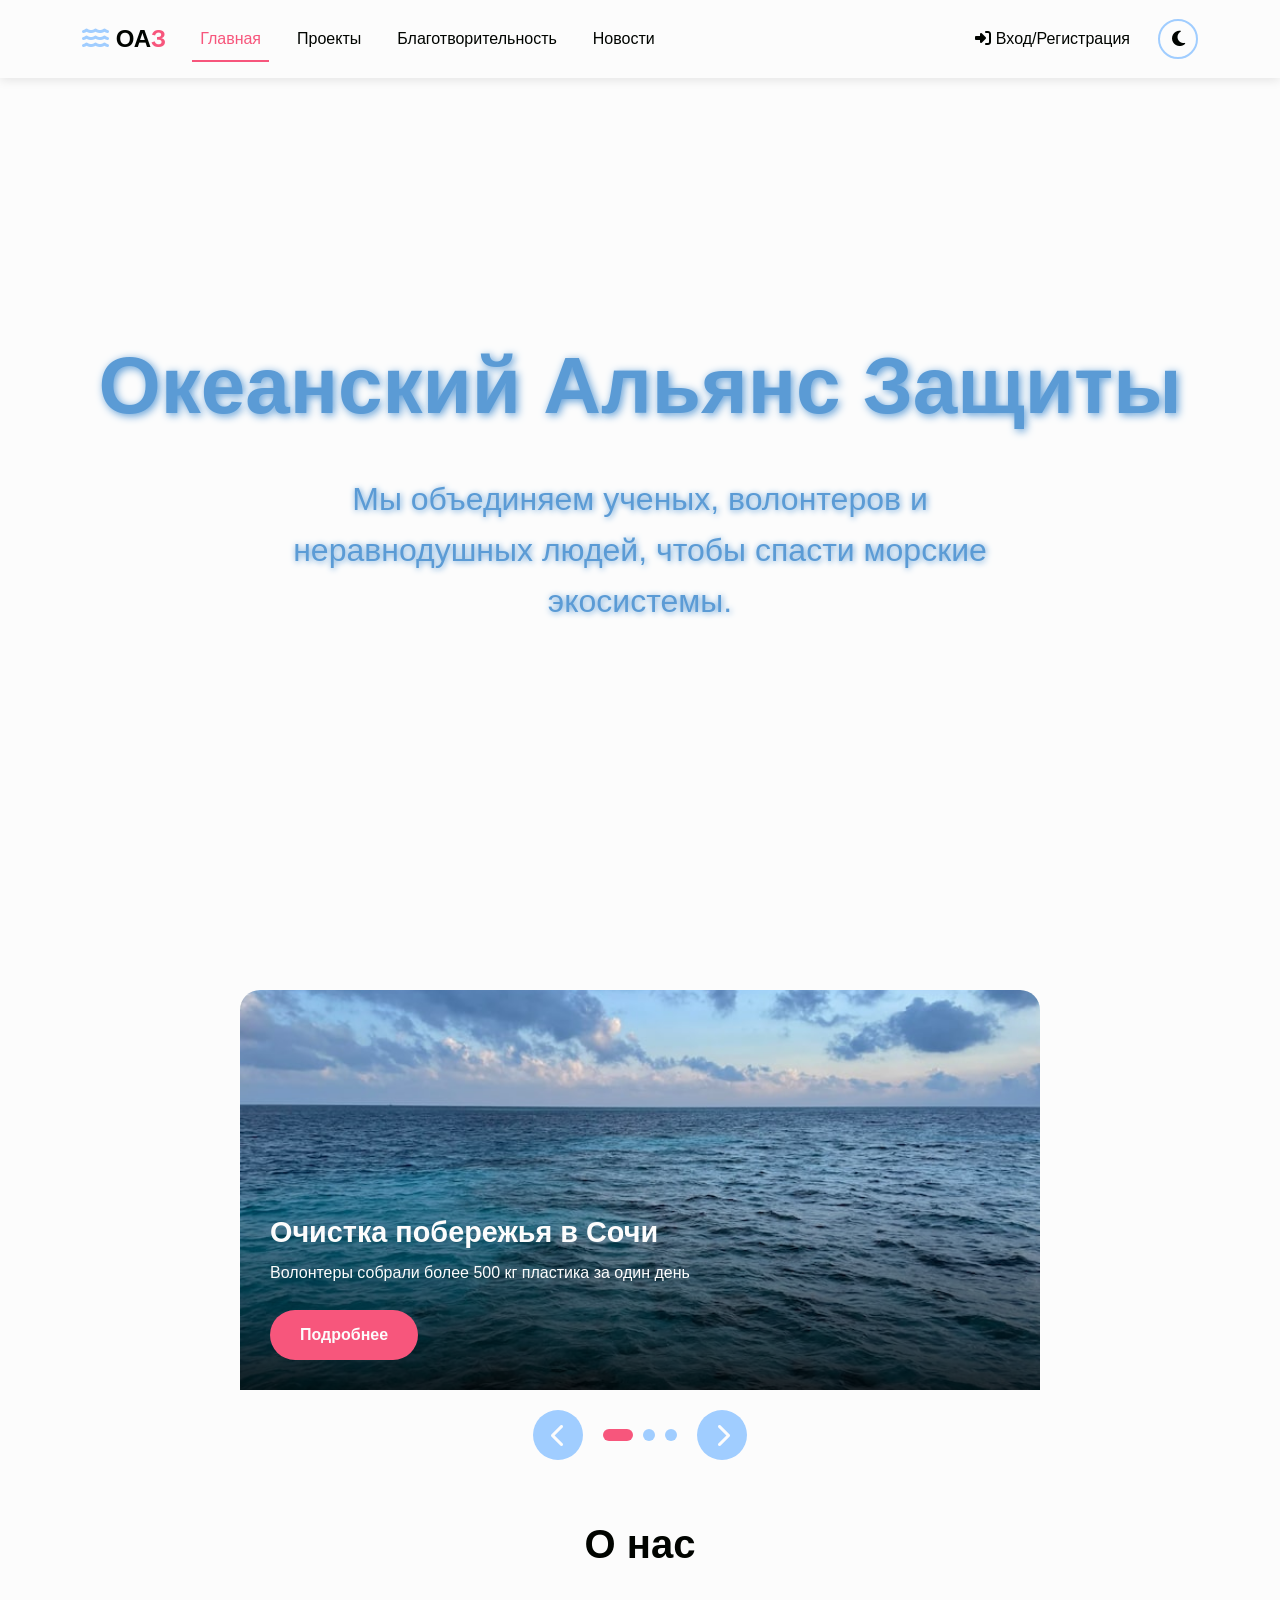
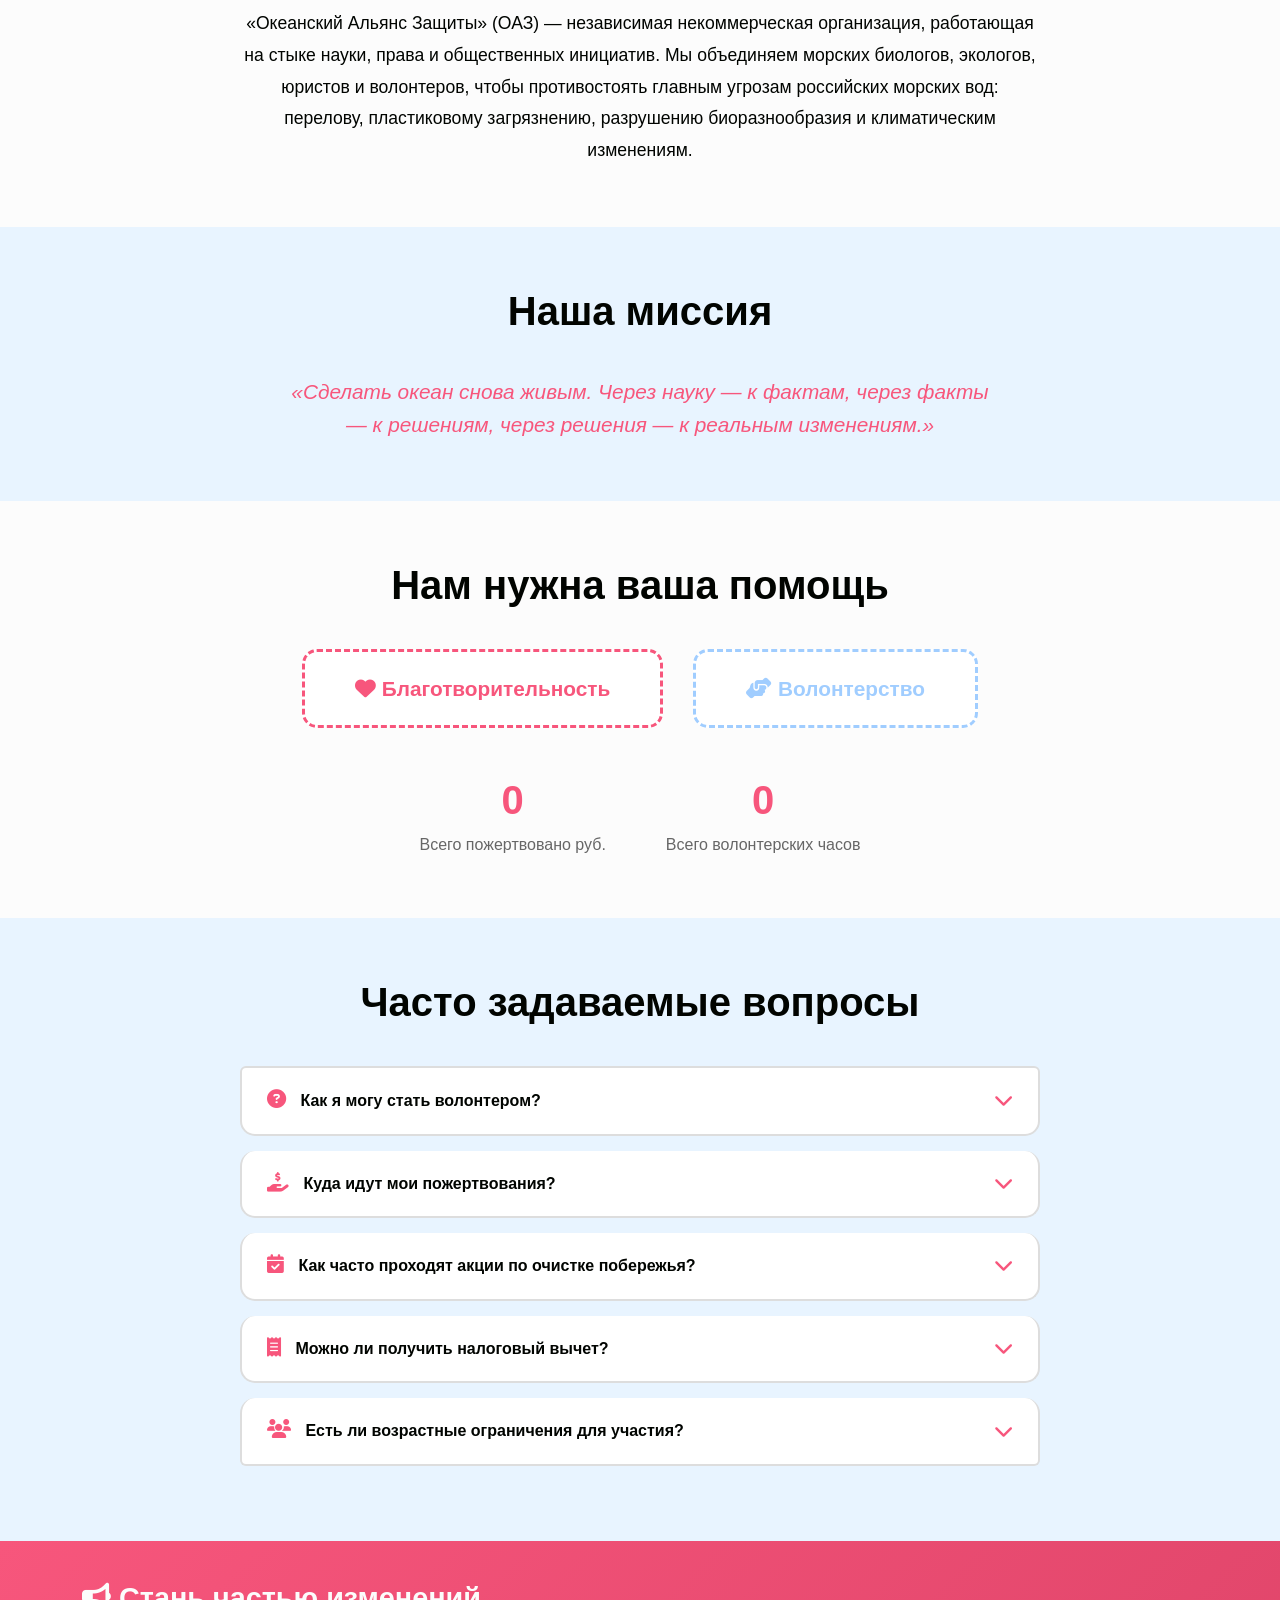
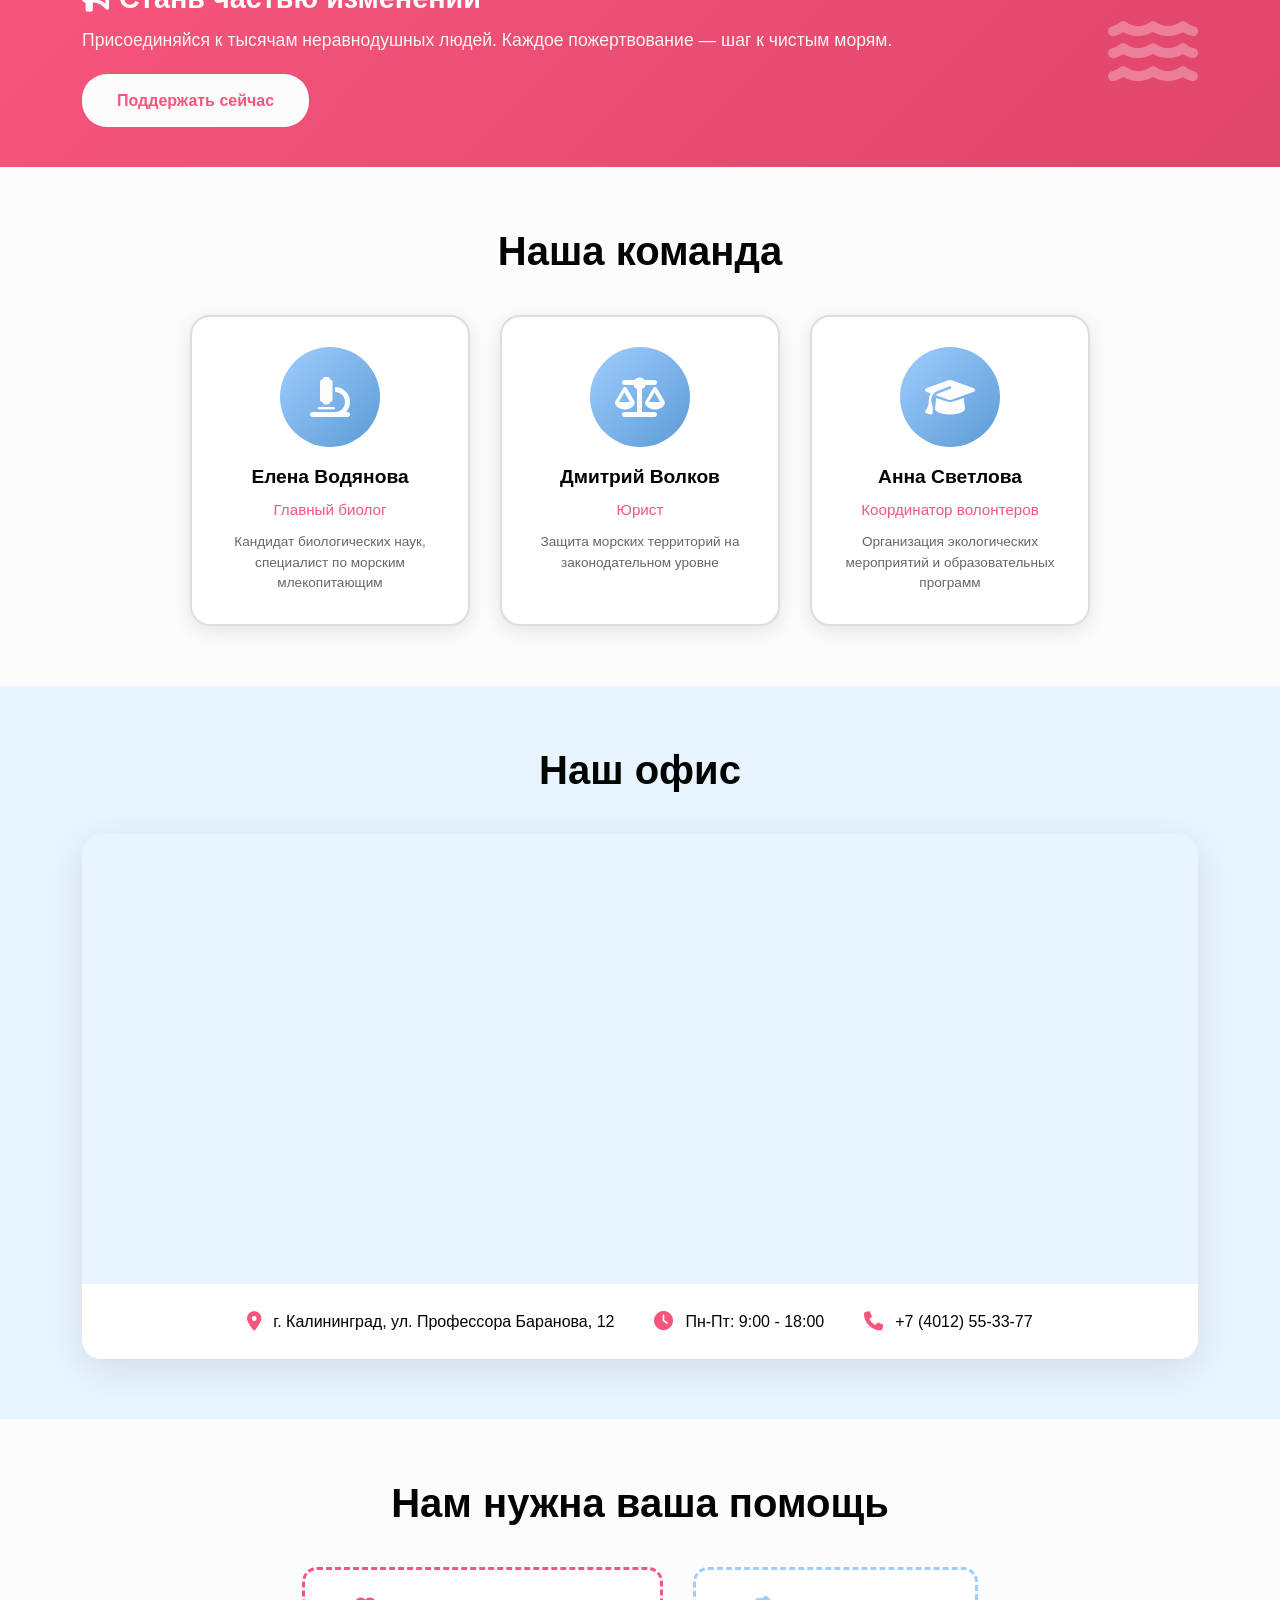
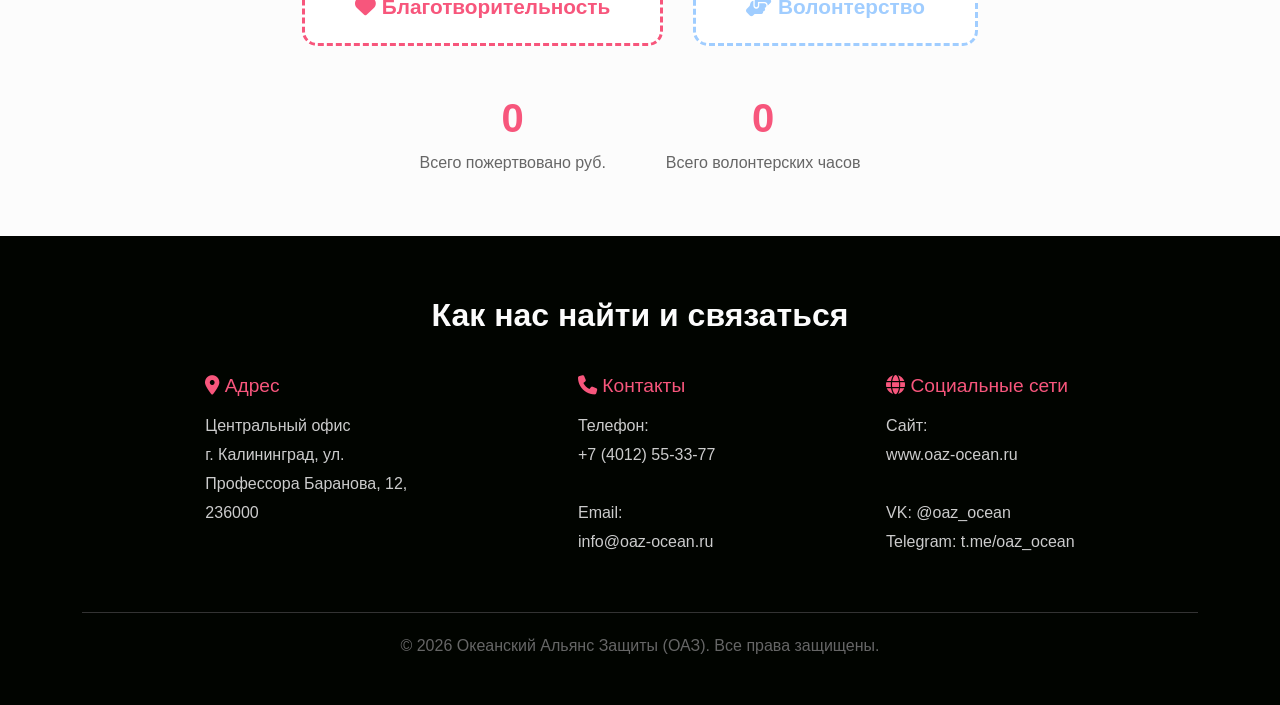
==== commit 417677b3: "Add files via upload" ====
--- a/index.html
+++ b/index.html
@@ -76,7 +76,7 @@
           <div class="news-slider">
             <div class="slide">
               <img
-                src="/static/uploads/beautiful-photo-sea-waves.jpg"
+                src="/uploads/tropical-beach-with-waterbungalows-maldives_505751-5738.jpg"
                 alt="Очистка побережья"
               />
               <div class="slide-content">
@@ -84,14 +84,14 @@
                 <p style="margin-bottom: 15px">
                   Волонтеры собрали более 500 кг пластика за один день
                 </p>
-                <a href="/static/html/card.html?id=1" class="slide-btn"
+                <a href="/card.html" class="slide-btn"
                   >Подробнее</a
                 >
               </div>
             </div>
             <div class="slide">
               <img
-                src="/static/uploads/beautiful-photo-sea-waves.jpg"
+                src="/uploads/ISS002-E-9871_-_View_of_Pacific_Ocean.jpg"
                 alt="Спасение дельфинов"
               />
               <div class="slide-content">
@@ -100,14 +100,14 @@
                   Успешная операция по спасению трех дельфинов на побережье
                   Крыма
                 </p>
-                <a href="/static/html/card.html?id=2" class="slide-btn"
+                <a href="/card.js" class="slide-btn"
                   >Подробнее</a
                 >
               </div>
             </div>
             <div class="slide">
               <img
-                src="/static/uploads/beautiful-photo-sea-waves.jpg"
+                src="/uploads/ISS008-E-17298_-_View_of_Pacific_Ocean.jpg"
                 alt="Экологический форум"
               />
               <div class="slide-content">
@@ -115,7 +115,7 @@
                 <p style="margin-bottom: 15px">
                   Приглашаем на ежегодный форум по защите океана 15-17 мая
                 </p>
-                <a href="/static/html/card.html?id=3" class="slide-btn"
+                <a href="/card.js" class="slide-btn"
                   >Подробнее</a
                 >
               </div>
--- a/style.css
+++ b/style.css
@@ -53,8 +53,14 @@
 
 /* Slide Up анимация */
 @keyframes slideUp {
-    from { opacity: 0; transform: translateY(40px); }
-    to { opacity: 1; transform: translateY(0); }
+    from { 
+        opacity: 0; 
+        transform: translateY(40px); 
+    }
+    to { 
+        opacity: 1; 
+        transform: translateY(0); 
+    }
 }
 
 /* Slide In Left */
@@ -376,21 +382,23 @@
 }
 
 .hero-title {
-    font-size: 3.5rem;
-    font-weight: bold;
-    margin-bottom: 20px;
+    font-size: 5rem;
+    font-weight: bold;
+    margin-bottom: 40px;
+    text-shadow: 2px 2px 8px #5B9BD5;
     color: #5B9BD5;
-    animation: slideUp 1s ease forwards;
+    animation: slideUp 1s ease forwards;  /* Анимация появления */
 }
 
 .hero-subtitle {
-    font-size: 1.3rem;
+    font-size: 2rem;
     max-width: 700px;
     margin-left: auto;
     margin-right: auto;
+    text-shadow: 1px 1px 6px #5B9BD5;
     color: #5B9BD5;
-    animation: slideUp 1s ease 0.3s forwards;
-    opacity: 0;
+    animation: slideUp 1s ease 0.3s forwards;  /* С задержкой 0.3с */
+    opacity: 0;  /* Изначально невидим */
 }
 
 /* ============================================
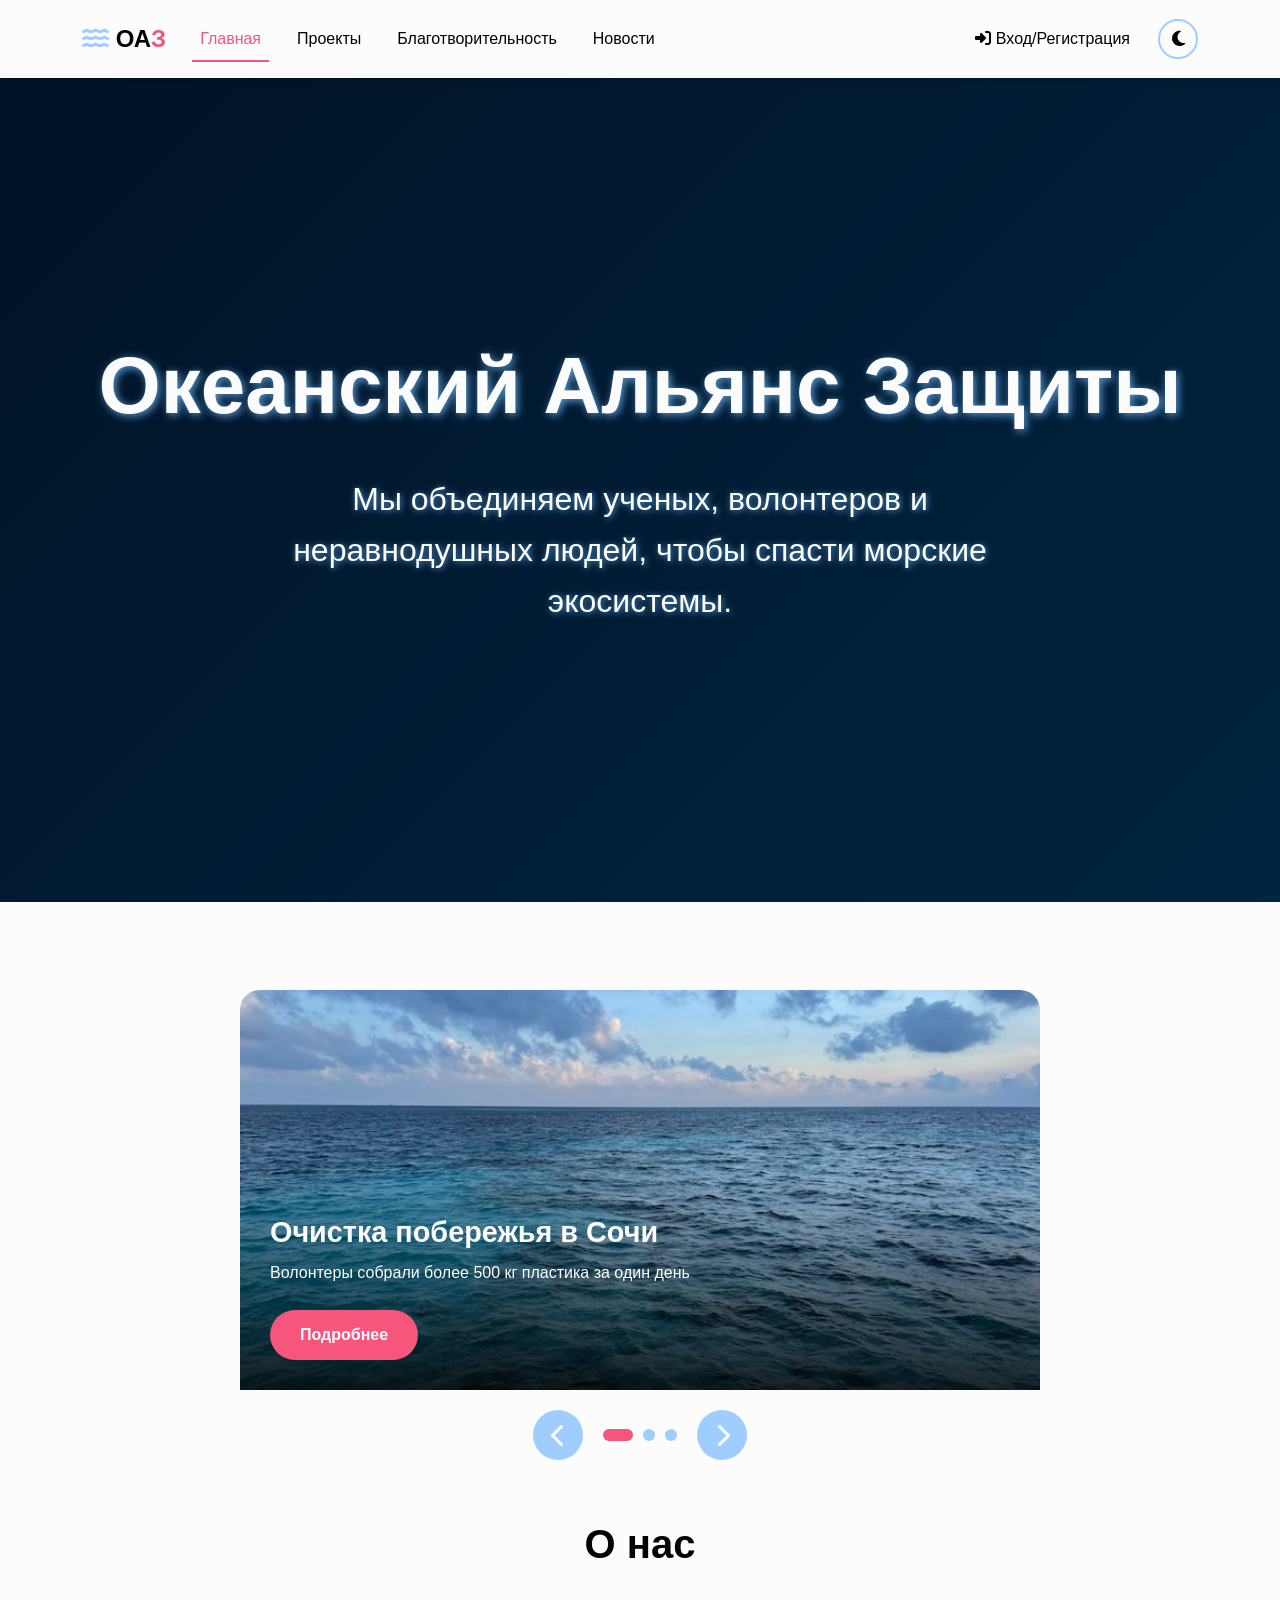
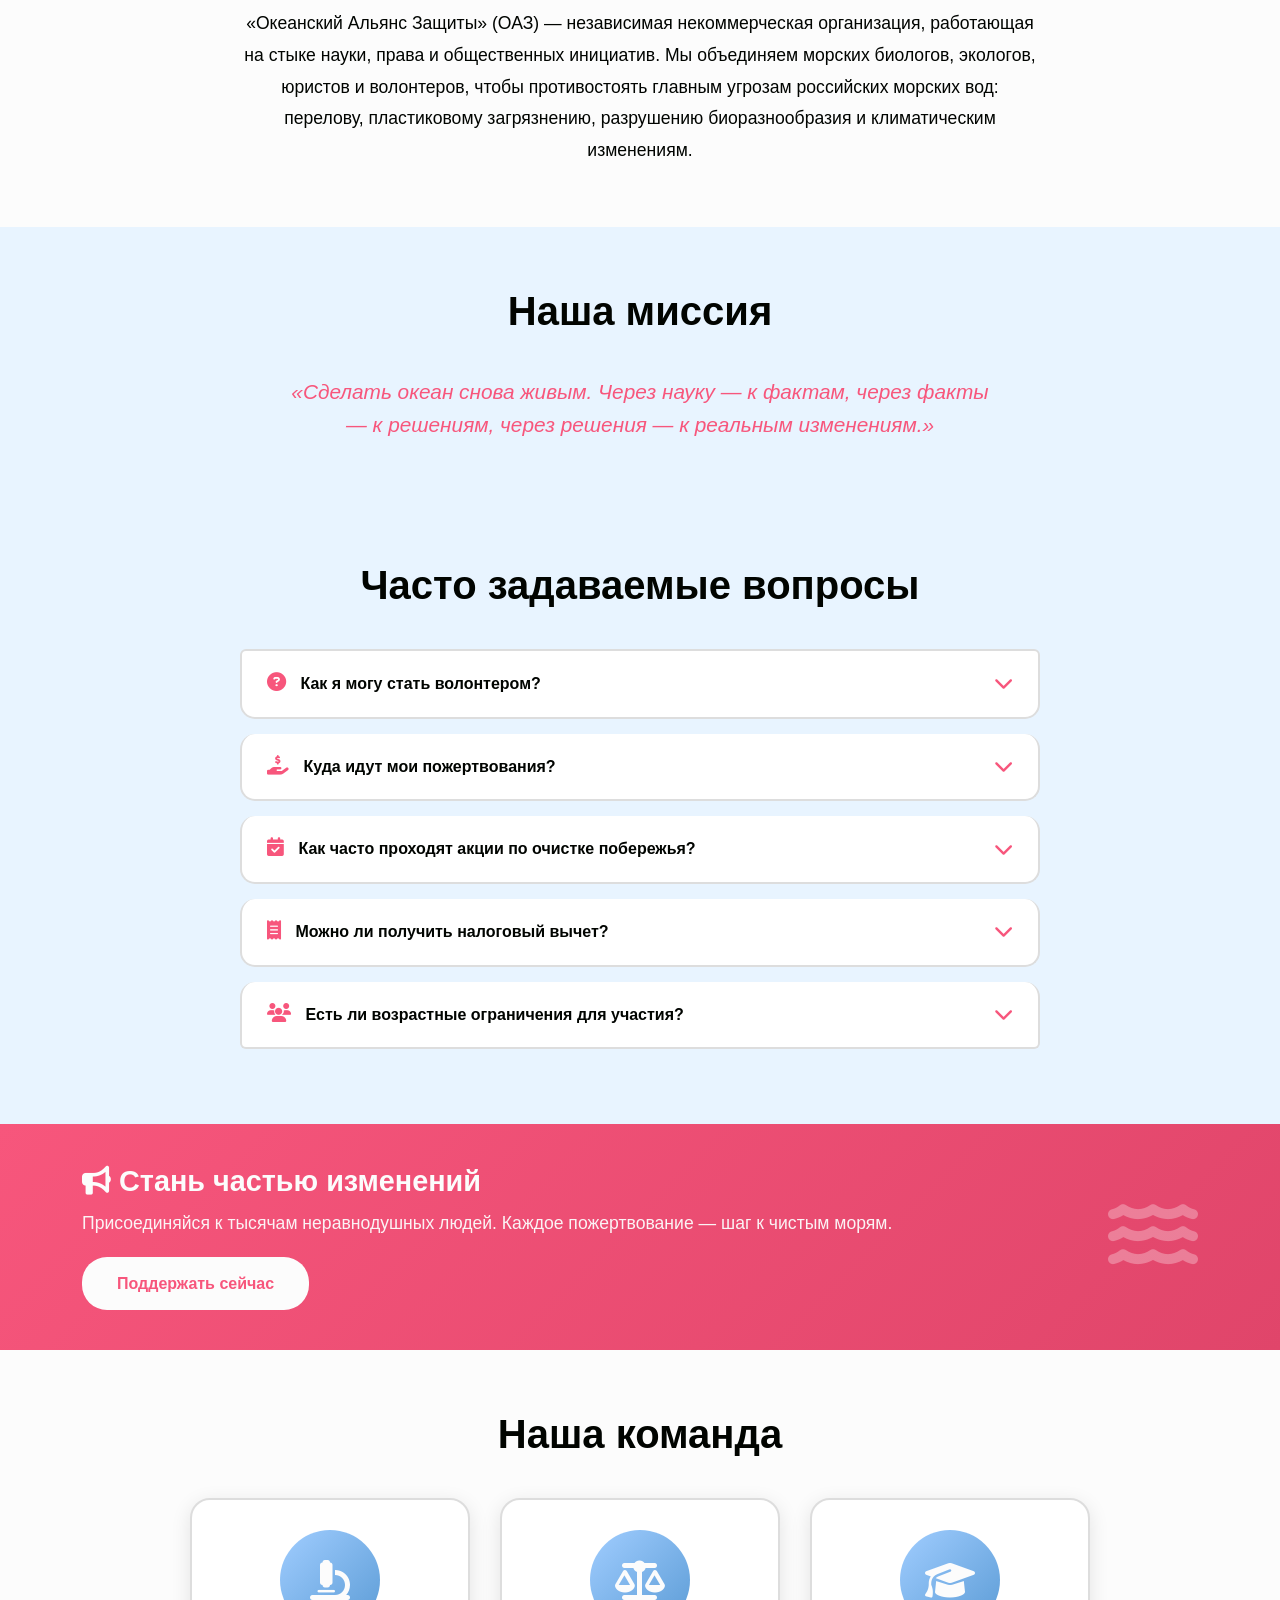
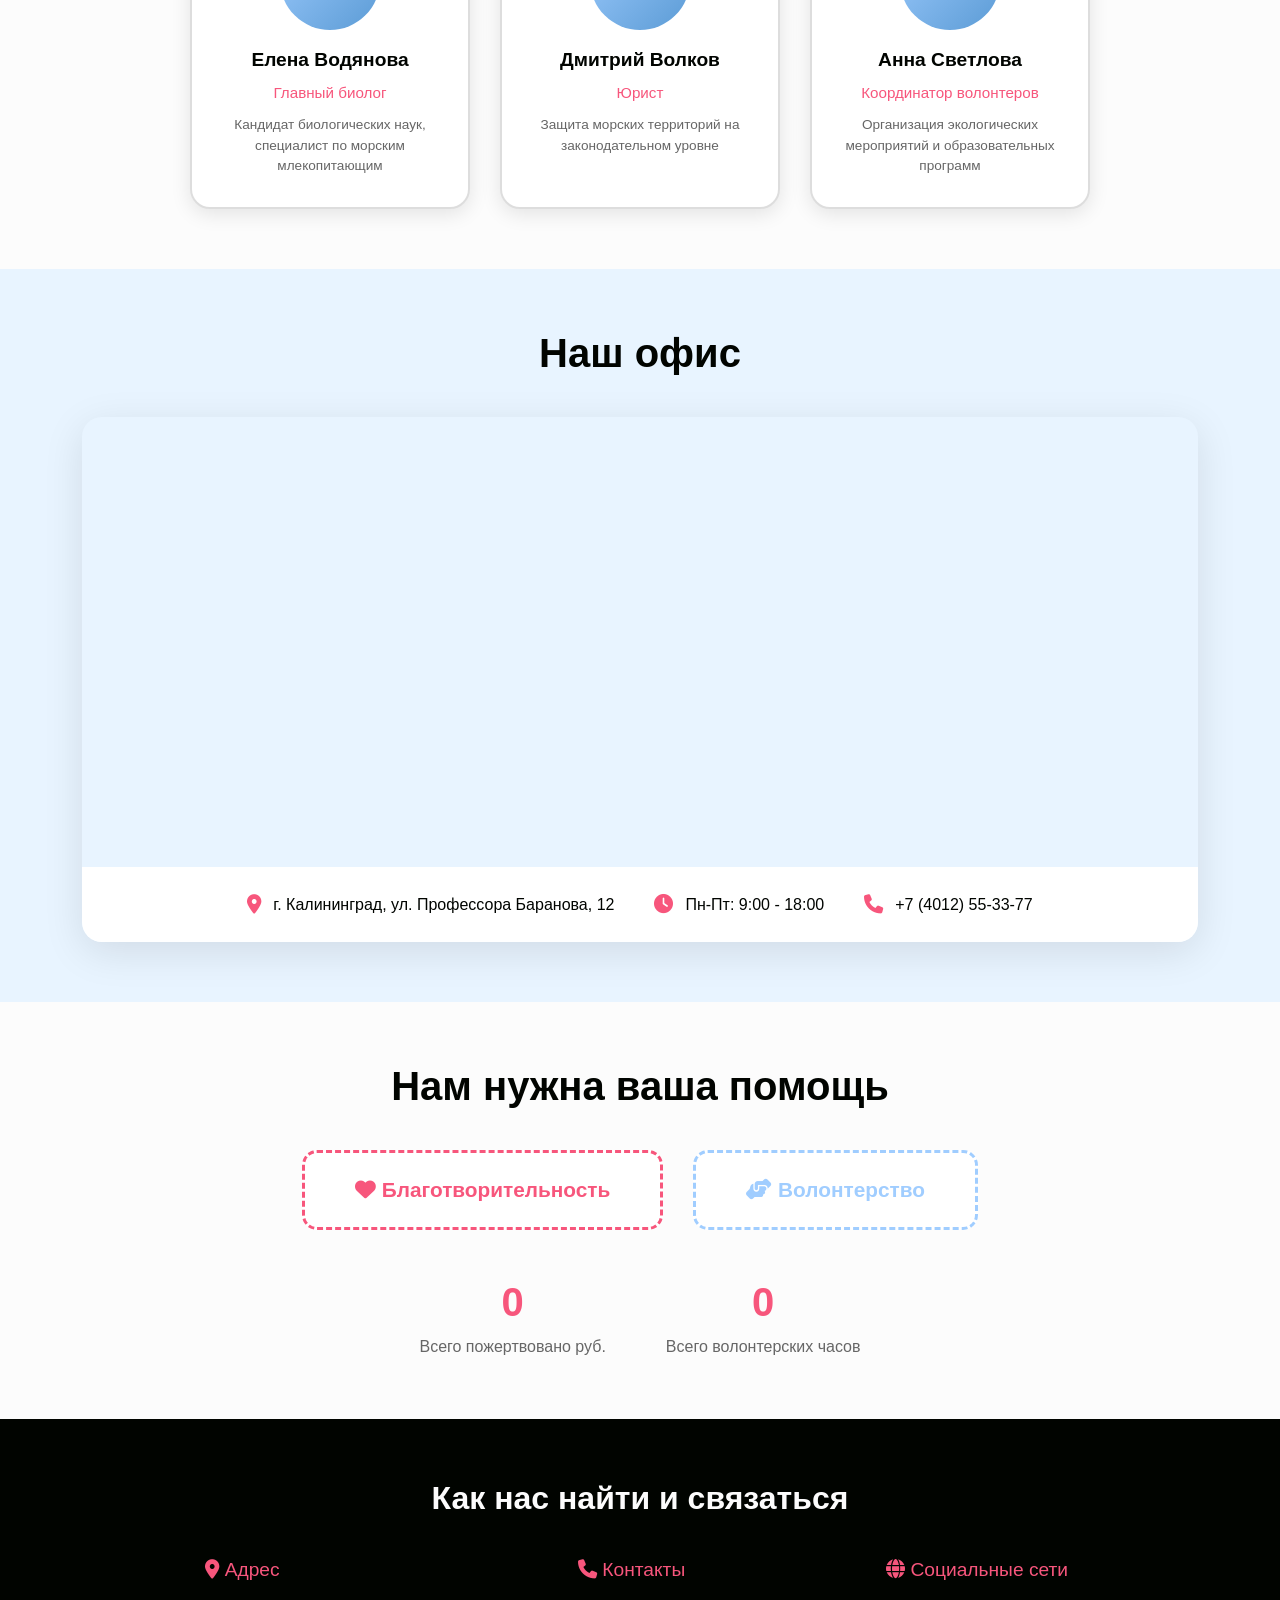
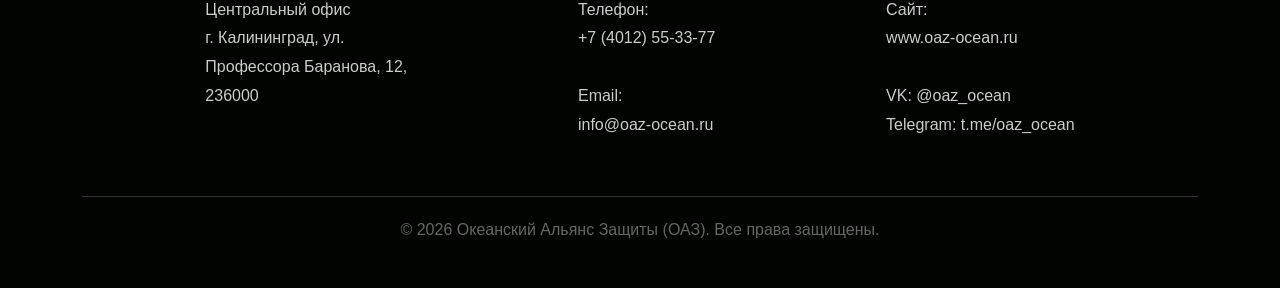
==== commit 79149bc8: "Add files via upload" ====
--- a/index.html
+++ b/index.html
@@ -1,71 +1,104 @@
-<!DOCTYPE html>
+<!doctype html>
 <html lang="ru">
-<head>
-    <meta charset="UTF-8">
-    <meta name="viewport" content="width=device-width, initial-scale=1.0">
+  <head>
+    <meta charset="UTF-8" />
+    <meta name="viewport" content="width=device-width, initial-scale=1.0" />
     <title>Океанский Альянс Защиты (ОАЗ)</title>
     <!-- Favicon -->
-    <link rel="icon" type="image/x-icon" href="/favicon.ico">
-    <link rel="icon" type="image/png" sizes="32x32" href="/favicon-32x32.png">
-    <link rel="icon" type="image/png" sizes="16x16" href="/favicon-16x16.png">
-    <link rel="apple-touch-icon" sizes="180x180" href="/apple-touch-icon.png">
+    <link rel="icon" type="image/x-icon" href="/favicon.ico" />
+    <link rel="icon" type="image/png" sizes="32x32" href="/favicon-32x32.png" />
+    <link rel="icon" type="image/png" sizes="16x16" href="/favicon-16x16.png" />
+    <link rel="apple-touch-icon" sizes="180x180" href="/apple-touch-icon.png" />
     <!-- Bootstrap CSS -->
-    <link href="https://cdn.jsdelivr.net/npm/bootstrap@5.3.2/dist/css/bootstrap.min.css" rel="stylesheet">
+    <link
+      href="https://cdn.jsdelivr.net/npm/bootstrap@5.3.2/dist/css/bootstrap.min.css"
+      rel="stylesheet"
+    />
     <!-- Font Awesome -->
-    <link rel="stylesheet" href="https://cdnjs.cloudflare.com/ajax/libs/font-awesome/6.4.2/css/all.min.css">
+    <link
+      rel="stylesheet"
+      href="https://cdnjs.cloudflare.com/ajax/libs/font-awesome/6.4.2/css/all.min.css"
+    />
     <!-- Custom CSS -->
-    <link rel="stylesheet" href="style.css">
-</head>
-<body>
+    <link rel="stylesheet" href="style.css" />
+  </head>
+  <body>
     <!-- НАВИГАЦИЯ -->
     <nav class="navbar navbar-expand-lg">
-        <div class="container">
-            <a class="navbar-brand" href="index.html">
-                <i class="fas fa-water" style="color: #A0CDFF;"></i> ОА<span>З</span>
-            </a>
-            <div class="d-flex align-items-center order-lg-last">
-            <button class="theme-toggle" id="themeToggle" title="Переключить тему">
-                <i class="fas fa-moon"></i>
-            </button>
-            <button class="navbar-toggler ms-2" type="button" data-bs-toggle="collapse" data-bs-target="#navbarNav">
-                <span class="navbar-toggler-icon"></span>
-            </button>
-        </div>
-            <div class="collapse navbar-collapse" id="navbarNav">
-                <ul class="navbar-nav me-auto">
-                    <li class="nav-item">
-                        <a class="nav-link active" href="index.html">Главная</a>
-                    </li>
-                    <li class="nav-item">
-                        <a class="nav-link" href="projects.html">Проекты</a>
-                    </li>
-                    <li class="nav-item">
-                        <a class="nav-link" href="donate.html">Благотворительность</a>
-                    </li>
-                    <li class="nav-item">
-                        <a class="nav-link" href="catalog.html">Новости</a>
-                    </li>
-                </ul>
-                <ul class="navbar-nav" id="authNav">
-                    <li class="nav-item">
-                        <a class="nav-link" href="login.html">
-                            <i class="fas fa-sign-in-alt"></i> Вход/Регистрация
-                        </a>
-                    </li>
-                </ul>
-            </div>
-        </div>
+      <div class="container">
+        <a class="navbar-brand" href="index.html">
+          <i class="fas fa-water" style="color: #a0cdff"></i> ОА<span>З</span>
+        </a>
+        <div class="d-flex align-items-center order-lg-last">
+          <button
+            class="theme-toggle"
+            id="themeToggle"
+            title="Переключить тему"
+          >
+            <i class="fas fa-moon"></i>
+          </button>
+          <button
+            class="navbar-toggler ms-2"
+            type="button"
+            data-bs-toggle="collapse"
+            data-bs-target="#navbarNav"
+          >
+            <span class="navbar-toggler-icon"></span>
+          </button>
+        </div>
+        <div class="collapse navbar-collapse" id="navbarNav">
+          <ul class="navbar-nav me-auto">
+            <li class="nav-item">
+              <a class="nav-link active" href="index.html">Главная</a>
+            </li>
+            <li class="nav-item">
+              <a class="nav-link" href="projects.html">Проекты</a>
+            </li>
+            <li class="nav-item">
+              <a class="nav-link" href="donate.html">Благотворительность</a>
+            </li>
+            <li class="nav-item">
+              <a class="nav-link" href="catalog.html">Новости</a>
+            </li>
+          </ul>
+          <ul class="navbar-nav" id="authNav">
+            <li class="nav-item">
+              <a class="nav-link" href="login.html">
+                <i class="fas fa-sign-in-alt"></i> Вход/Регистрация
+              </a>
+            </li>
+          </ul>
+        </div>
+      </div>
     </nav>
 
-    <!-- HERO SECTION -->
+    <!-- HERO SECTION С ВИДЕОФОНОМ -->
     <section class="hero-section">
-        <div class="container">
-            <h1 class="hero-title">Океанский Альянс Защиты</h1>
-            <p class="hero-subtitle">
-                Мы объединяем ученых, волонтеров и неравнодушных людей, 
-                чтобы спасти морские экосистемы.
-            </p>
-        </div>
+      <!-- Видеофон -->
+      <div class="hero-video-wrapper">
+        <video
+          class="hero-video"
+          autoplay
+          loop
+          muted
+          playsinline
+          poster="https://images.unsplash.com/photo-1505118380757-91f5f5632de0?w=1200"
+        >
+          <source src="/uploads/video/ocean-bg.mp4" type="video/mp4" />
+          <!-- Если видео не загрузится, показываем CSS fallback фон -->
+        </video>
+        <!-- CSS Fallback фон - показывается если видео не загрузилось -->
+        <div class="hero-fallback-bg"></div>
+      </div>
+      <div class="hero-overlay"></div>
+
+      <div class="container hero-content">
+        <h1 class="hero-title">Океанский Альянс Защиты</h1>
+        <p class="hero-subtitle">
+          Мы объединяем ученых, волонтеров и неравнодушных людей, чтобы спасти
+          морские экосистемы.
+        </p>
+      </div>
     </section>
 
     <!-- СЛАЙДЕР НОВОСТЕЙ -->
@@ -84,9 +117,7 @@
                 <p style="margin-bottom: 15px">
                   Волонтеры собрали более 500 кг пластика за один день
                 </p>
-                <a href="/card.html" class="slide-btn"
-                  >Подробнее</a
-                >
+                <a href="/card.html" class="slide-btn">Подробнее</a>
               </div>
             </div>
             <div class="slide">
@@ -100,9 +131,7 @@
                   Успешная операция по спасению трех дельфинов на побережье
                   Крыма
                 </p>
-                <a href="/card.js" class="slide-btn"
-                  >Подробнее</a
-                >
+                <a href="/card.js" class="slide-btn">Подробнее</a>
               </div>
             </div>
             <div class="slide">
@@ -115,9 +144,7 @@
                 <p style="margin-bottom: 15px">
                   Приглашаем на ежегодный форум по защите океана 15-17 мая
                 </p>
-                <a href="/card.js" class="slide-btn"
-                  >Подробнее</a
-                >
+                <a href="/card.js" class="slide-btn">Подробнее</a>
               </div>
             </div>
           </div>
@@ -140,52 +167,28 @@
 
     <!-- О НАС -->
     <section class="section about-section">
-        <div class="container">
-            <h2 class="section-title">О нас</h2>
-            <p class="about-text">
-                «Океанский Альянс Защиты» (ОАЗ) — независимая некоммерческая организация, 
-                работающая на стыке науки, права и общественных инициатив. Мы объединяем 
-                морских биологов, экологов, юристов и волонтеров, чтобы противостоять 
-                главным угрозам российских морских вод: перелову, пластиковому загрязнению, 
-                разрушению биоразнообразия и климатическим изменениям.
-            </p>
-        </div>
+      <div class="container">
+        <h2 class="section-title">О нас</h2>
+        <p class="about-text">
+          «Океанский Альянс Защиты» (ОАЗ) — независимая некоммерческая
+          организация, работающая на стыке науки, права и общественных
+          инициатив. Мы объединяем морских биологов, экологов, юристов и
+          волонтеров, чтобы противостоять главным угрозам российских морских
+          вод: перелову, пластиковому загрязнению, разрушению биоразнообразия и
+          климатическим изменениям.
+        </p>
+      </div>
     </section>
 
     <!-- НАША МИССИЯ -->
     <section class="section mission-section">
-        <div class="container">
-            <h2 class="section-title">Наша миссия</h2>
-            <p class="mission-text">
-                «Сделать океан снова живым. Через науку — к фактам, через факты — к решениям, 
-                через решения — к реальным изменениям.»
-            </p>
-        </div>
-    </section>
-
-    <!-- НАМ НУЖНА ВАША ПОМОЩЬ -->
-    <section class="section help-section">
-        <div class="container">
-            <h2 class="section-title">Нам нужна ваша помощь</h2>
-            <div class="help-buttons">
-                <a href="donate.html" class="help-btn help-btn-charity">
-                    <i class="fas fa-heart"></i> Благотворительность
-                </a>
-                <a href="register.html" class="help-btn help-btn-volunteer">
-                    <i class="fas fa-hands-helping"></i> Волонтерство
-                </a>
-            </div>
-            <div class="help-stats">
-                <div class="stat-item">
-                    <div class="stat-value" id="totalDonations">0</div>
-                    <div class="stat-label">Всего пожертвовано руб.</div>
-                </div>
-                <div class="stat-item">
-                    <div class="stat-value" id="totalHours">0</div>
-                    <div class="stat-label">Всего волонтерских часов</div>
-                </div>
-            </div>
-        </div>
+      <div class="container">
+        <h2 class="section-title">Наша миссия</h2>
+        <p class="mission-text">
+          «Сделать океан снова живым. Через науку — к фактам, через факты — к
+          решениям, через решения — к реальным изменениям.»
+        </p>
+      </div>
     </section>
 
     <!-- АККОРДЕОН FAQ -->
@@ -296,9 +299,7 @@
               Присоединяйся к тысячам неравнодушных людей. Каждое пожертвование
               — шаг к чистым морям.
             </p>
-            <a href="donate.html" class="ad-btn"
-              >Поддержать сейчас</a
-            >
+            <a href="donate.html" class="ad-btn">Поддержать сейчас</a>
           </div>
           <div class="ad-image"><i class="fas fa-water"></i></div>
         </div>
@@ -395,41 +396,42 @@
 
     <!-- ПОДВАЛ -->
     <footer class="footer">
-        <div class="container">
-            <h2 class="footer-title">Как нас найти и связаться</h2>
-            <div class="footer-content">
-                <div class="footer-section">
-                    <h4><i class="fas fa-map-marker-alt"></i> Адрес</h4>
-                    <p>
-                        Центральный офис<br>
-                        г. Калининград, ул.<br>
-                        Профессора Баранова, 12,<br>
-                        236000
-                    </p>
-                </div>
-                <div class="footer-section">
-                    <h4><i class="fas fa-phone"></i> Контакты</h4>
-                    <p>
-                        Телефон:<br>
-                        <a href="tel:+74012553377">+7 (4012) 55-33-77</a><br><br>
-                        Email:<br>
-                        <a href="mailto:info@oaz-ocean.ru">info@oaz-ocean.ru</a>
-                    </p>
-                </div>
-                <div class="footer-section">
-                    <h4><i class="fas fa-globe"></i> Социальные сети</h4>
-                    <p>
-                        Сайт:<br>
-                        <a href="https://www.oaz-ocean.ru">www.oaz-ocean.ru</a><br><br>
-                        VK: <a href="https://vk.com/oaz_ocean">@oaz_ocean</a><br>
-                        Telegram: <a href="https://t.me/oaz_ocean">t.me/oaz_ocean</a>
-                    </p>
-                </div>
-            </div>
-            <div class="footer-bottom">
-                <p>&copy; 2026 Океанский Альянс Защиты (ОАЗ). Все права защищены.</p>
-            </div>
-        </div>
+      <div class="container">
+        <h2 class="footer-title">Как нас найти и связаться</h2>
+        <div class="footer-content">
+          <div class="footer-section">
+            <h4><i class="fas fa-map-marker-alt"></i> Адрес</h4>
+            <p>
+              Центральный офис<br />
+              г. Калининград, ул.<br />
+              Профессора Баранова, 12,<br />
+              236000
+            </p>
+          </div>
+          <div class="footer-section">
+            <h4><i class="fas fa-phone"></i> Контакты</h4>
+            <p>
+              Телефон:<br />
+              <a href="tel:+74012553377">+7 (4012) 55-33-77</a><br /><br />
+              Email:<br />
+              <a href="mailto:info@oaz-ocean.ru">info@oaz-ocean.ru</a>
+            </p>
+          </div>
+          <div class="footer-section">
+            <h4><i class="fas fa-globe"></i> Социальные сети</h4>
+            <p>
+              Сайт:<br />
+              <a href="https://www.oaz-ocean.ru">www.oaz-ocean.ru</a
+              ><br /><br />
+              VK: <a href="https://vk.com/oaz_ocean">@oaz_ocean</a><br />
+              Telegram: <a href="https://t.me/oaz_ocean">t.me/oaz_ocean</a>
+            </p>
+          </div>
+        </div>
+        <div class="footer-bottom">
+          <p>&copy; 2026 Океанский Альянс Защиты (ОАЗ). Все права защищены.</p>
+        </div>
+      </div>
     </footer>
 
     <!-- Bootstrap JS -->
@@ -439,32 +441,36 @@
     <!-- Custom JS -->
     <script src="main.js"></script>
     <script>
-        // Подсчет статистики при загрузке страницы
-        document.addEventListener('DOMContentLoaded', async function() {
-            await loadStats();
-        });
-        
-        async function loadStats() {
-            try {
-                // Получаем статистику через API
-                const stats = await API.getStats();
-                
-                // Форматирование и отображение
-                document.getElementById('totalDonations').textContent = formatNumber(stats.total_donations || 0);
-                document.getElementById('totalHours').textContent = formatNumber(stats.total_volunteer_hours || 0);
-            } catch (error) {
-                console.error('Error loading stats:', error);
-            }
+      // Подсчет статистики при загрузке страницы
+      document.addEventListener("DOMContentLoaded", async function () {
+        await loadStats();
+      });
+
+      async function loadStats() {
+        try {
+          // Получаем статистику через API
+          const stats = await API.getStats();
+
+          // Форматирование и отображение
+          document.getElementById("totalDonations").textContent = formatNumber(
+            stats.total_donations || 0,
+          );
+          document.getElementById("totalHours").textContent = formatNumber(
+            stats.total_volunteer_hours || 0,
+          );
+        } catch (error) {
+          console.error("Error loading stats:", error);
         }
-        
-        function formatNumber(num) {
-            if (num >= 1000000) {
-                return (num / 1000000).toFixed(1) + ' млн';
-            } else if (num >= 1000) {
-                return (num / 1000).toFixed(0) + ' тыс';
-            }
-            return num.toString();
+      }
+
+      function formatNumber(num) {
+        if (num >= 1000000) {
+          return (num / 1000000).toFixed(1) + " млн";
+        } else if (num >= 1000) {
+          return (num / 1000).toFixed(0) + " тыс";
         }
+        return num.toString();
+      }
     </script>
-</body>
+  </body>
 </html>
--- a/style.css
+++ b/style.css
@@ -386,7 +386,7 @@
     font-weight: bold;
     margin-bottom: 40px;
     text-shadow: 2px 2px 8px #5B9BD5;
-    color: #5B9BD5;
+    color: #FCFCFC;
     animation: slideUp 1s ease forwards;  /* Анимация появления */
 }
 
@@ -396,7 +396,7 @@
     margin-left: auto;
     margin-right: auto;
     text-shadow: 1px 1px 6px #5B9BD5;
-    color: #5B9BD5;
+    color: #FCFCFC;
     animation: slideUp 1s ease 0.3s forwards;  /* С задержкой 0.3с */
     opacity: 0;  /* Изначально невидим */
 }
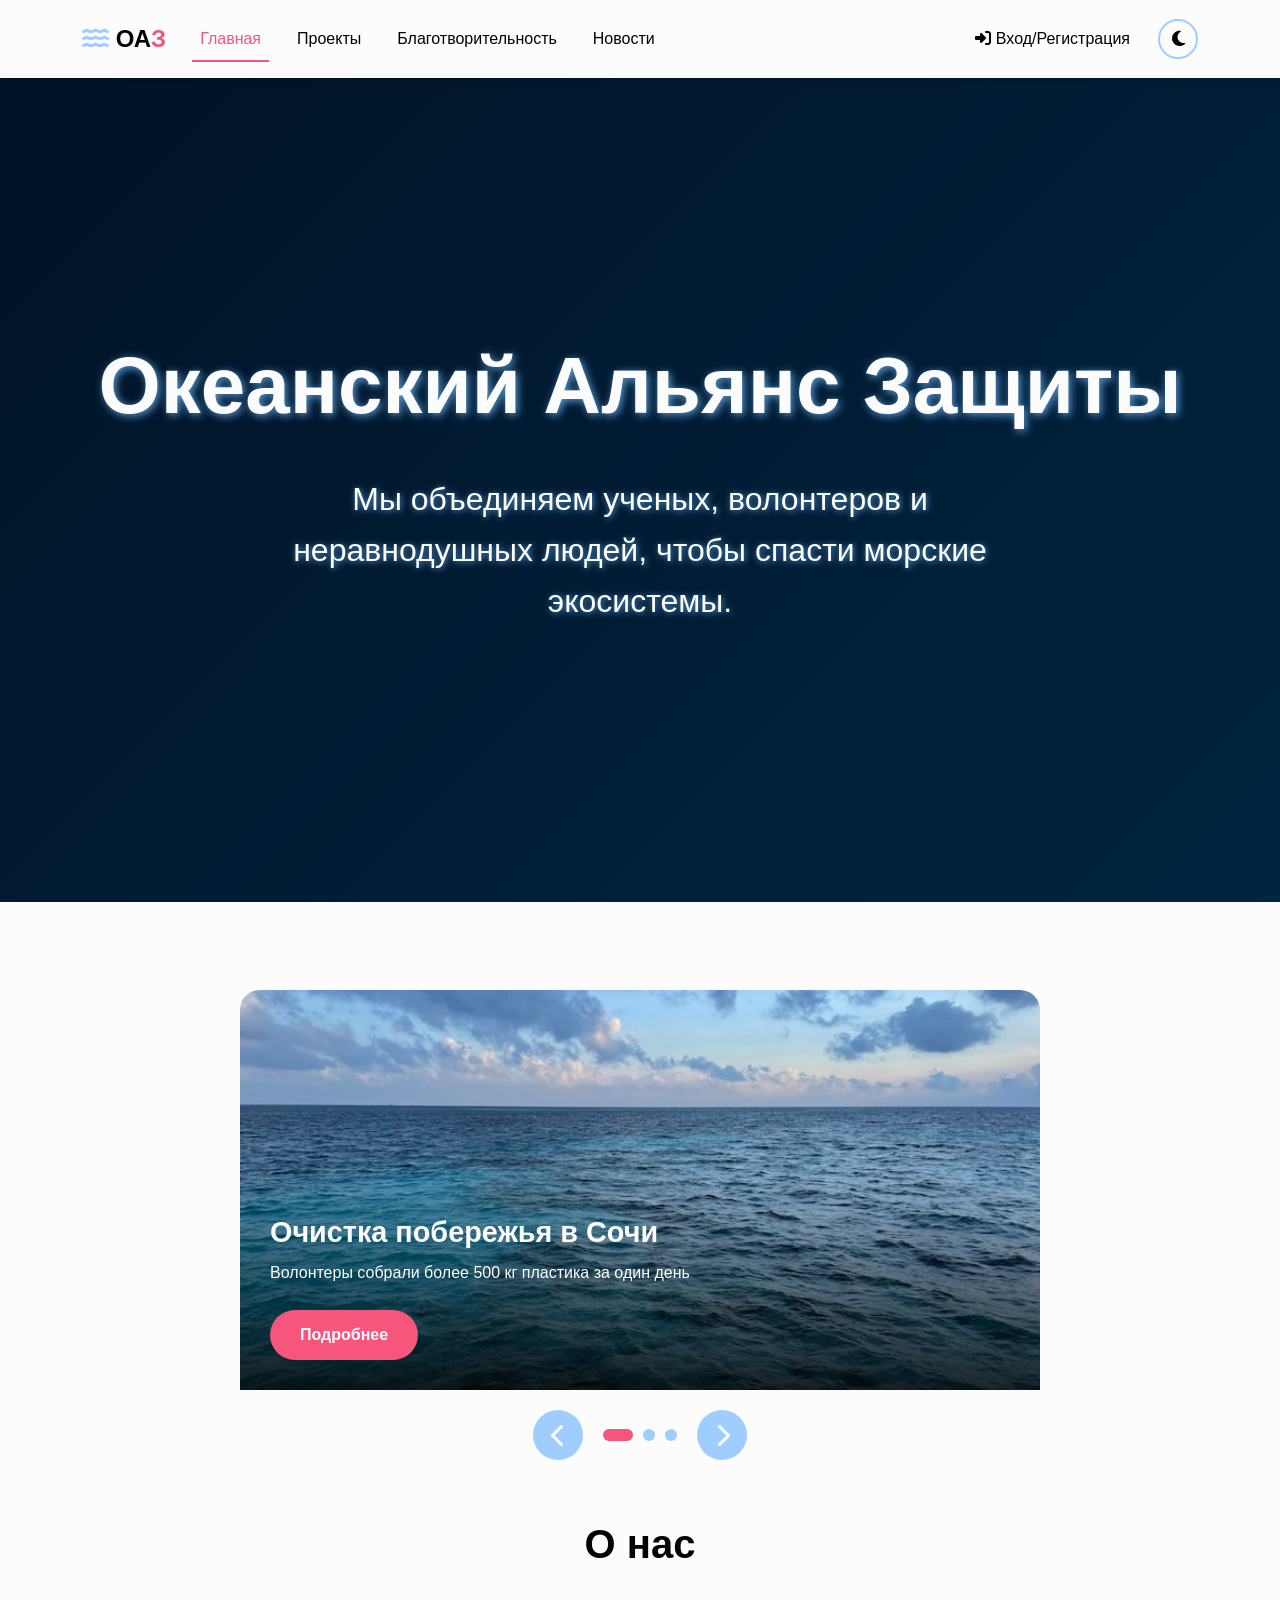
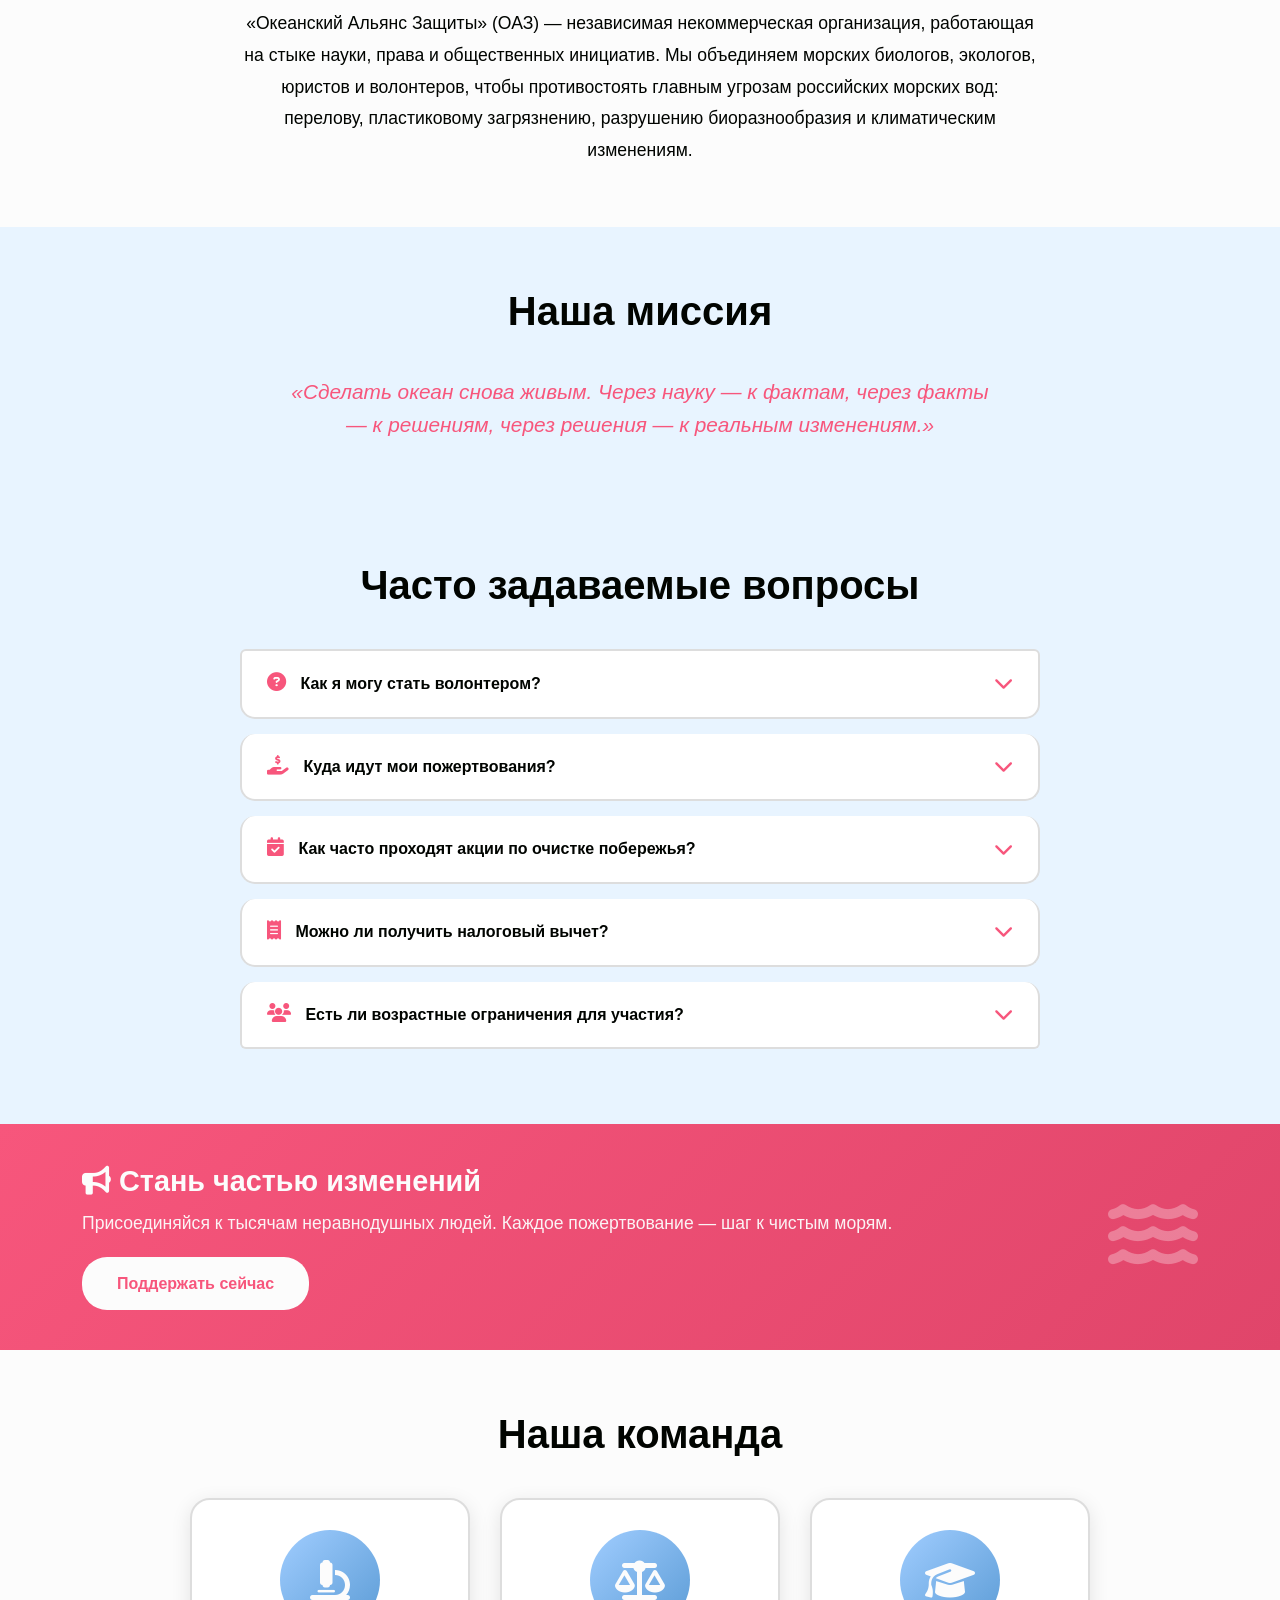
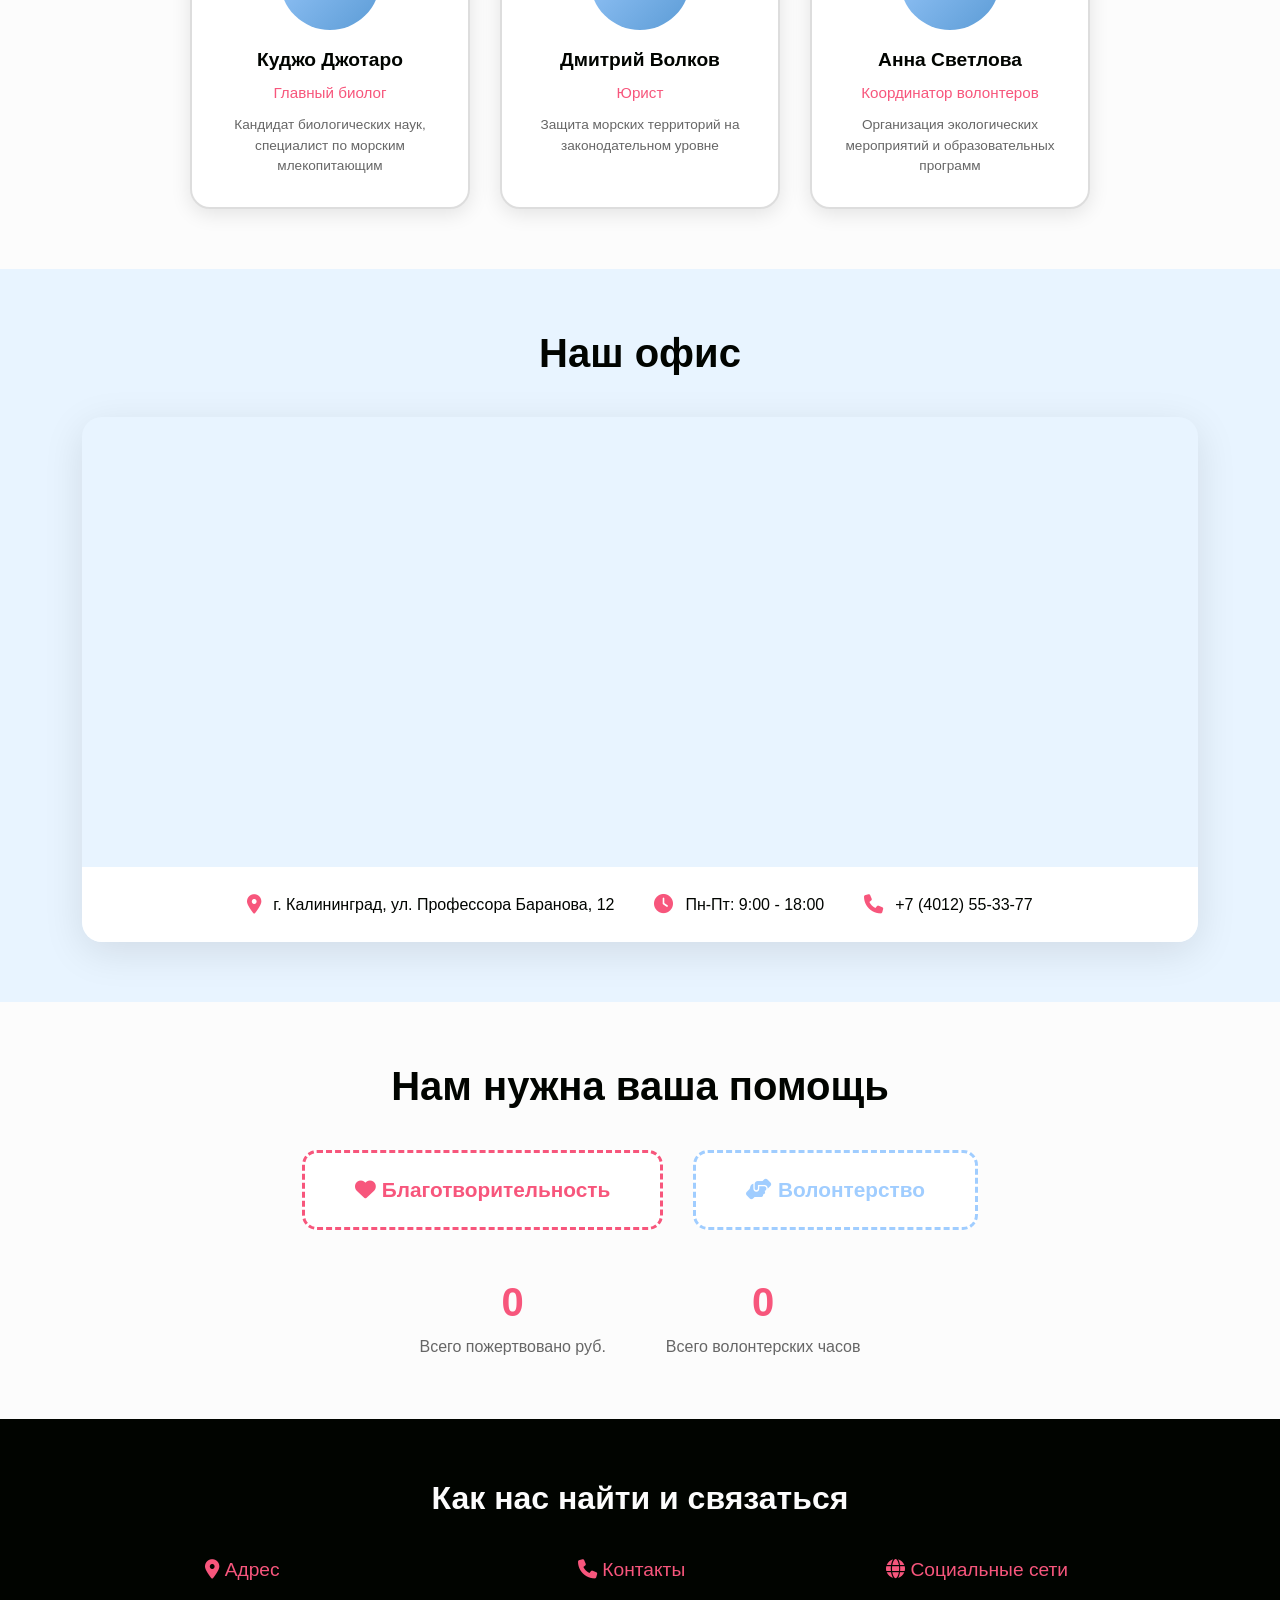
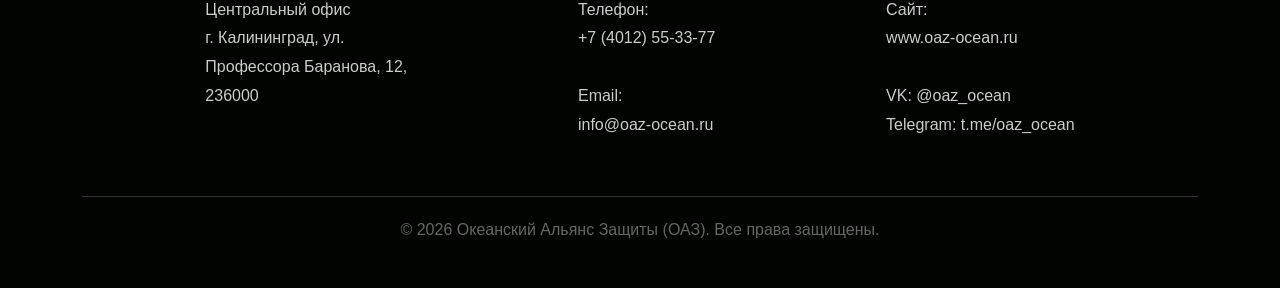
==== commit 9cc46301: "Add files via upload" ====
--- a/index.html
+++ b/index.html
@@ -313,7 +313,7 @@
         <div class="team-grid">
           <div class="team-card reveal">
             <div class="team-avatar"><i class="fas fa-microscope"></i></div>
-            <div class="team-name">Елена Водянова</div>
+            <div class="team-name">Куджо Джотаро</div>
             <div class="team-role">Главный биолог</div>
             <div class="team-desc">
               Кандидат биологических наук, специалист по морским млекопитающим
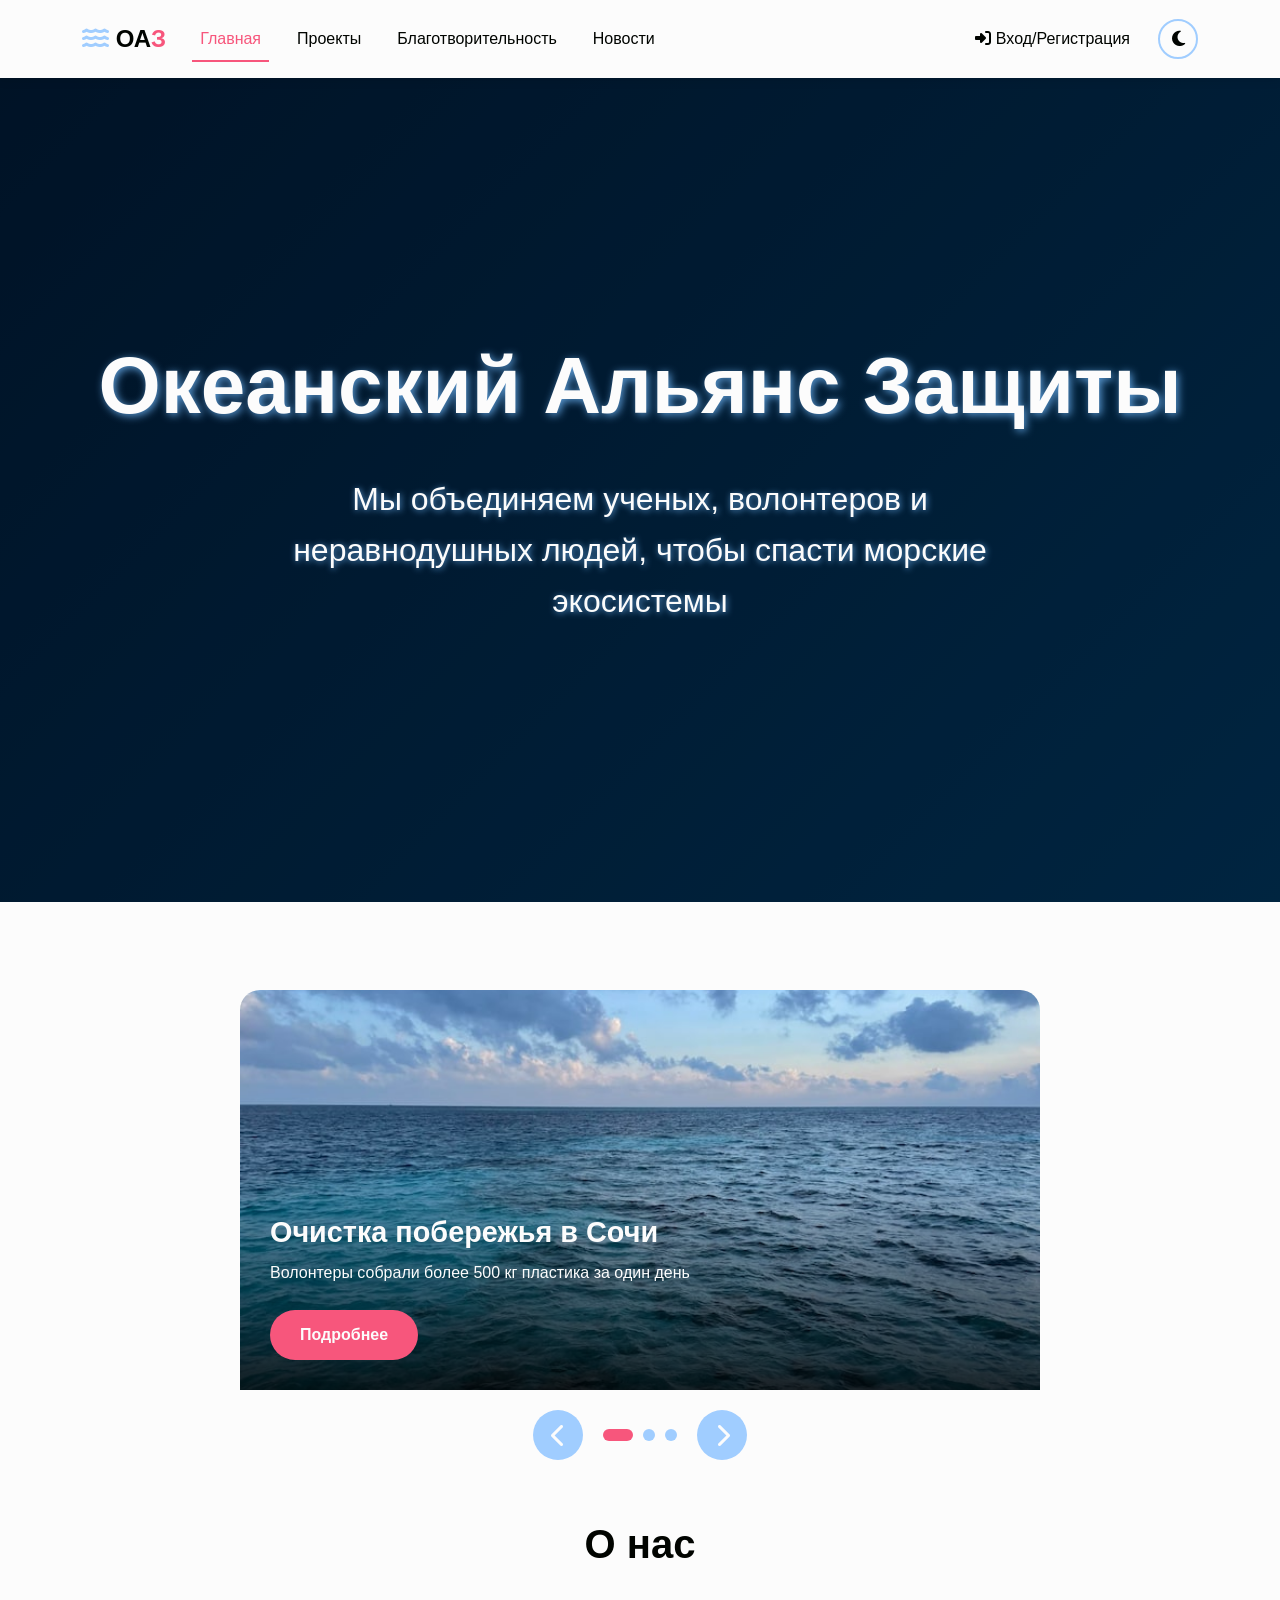
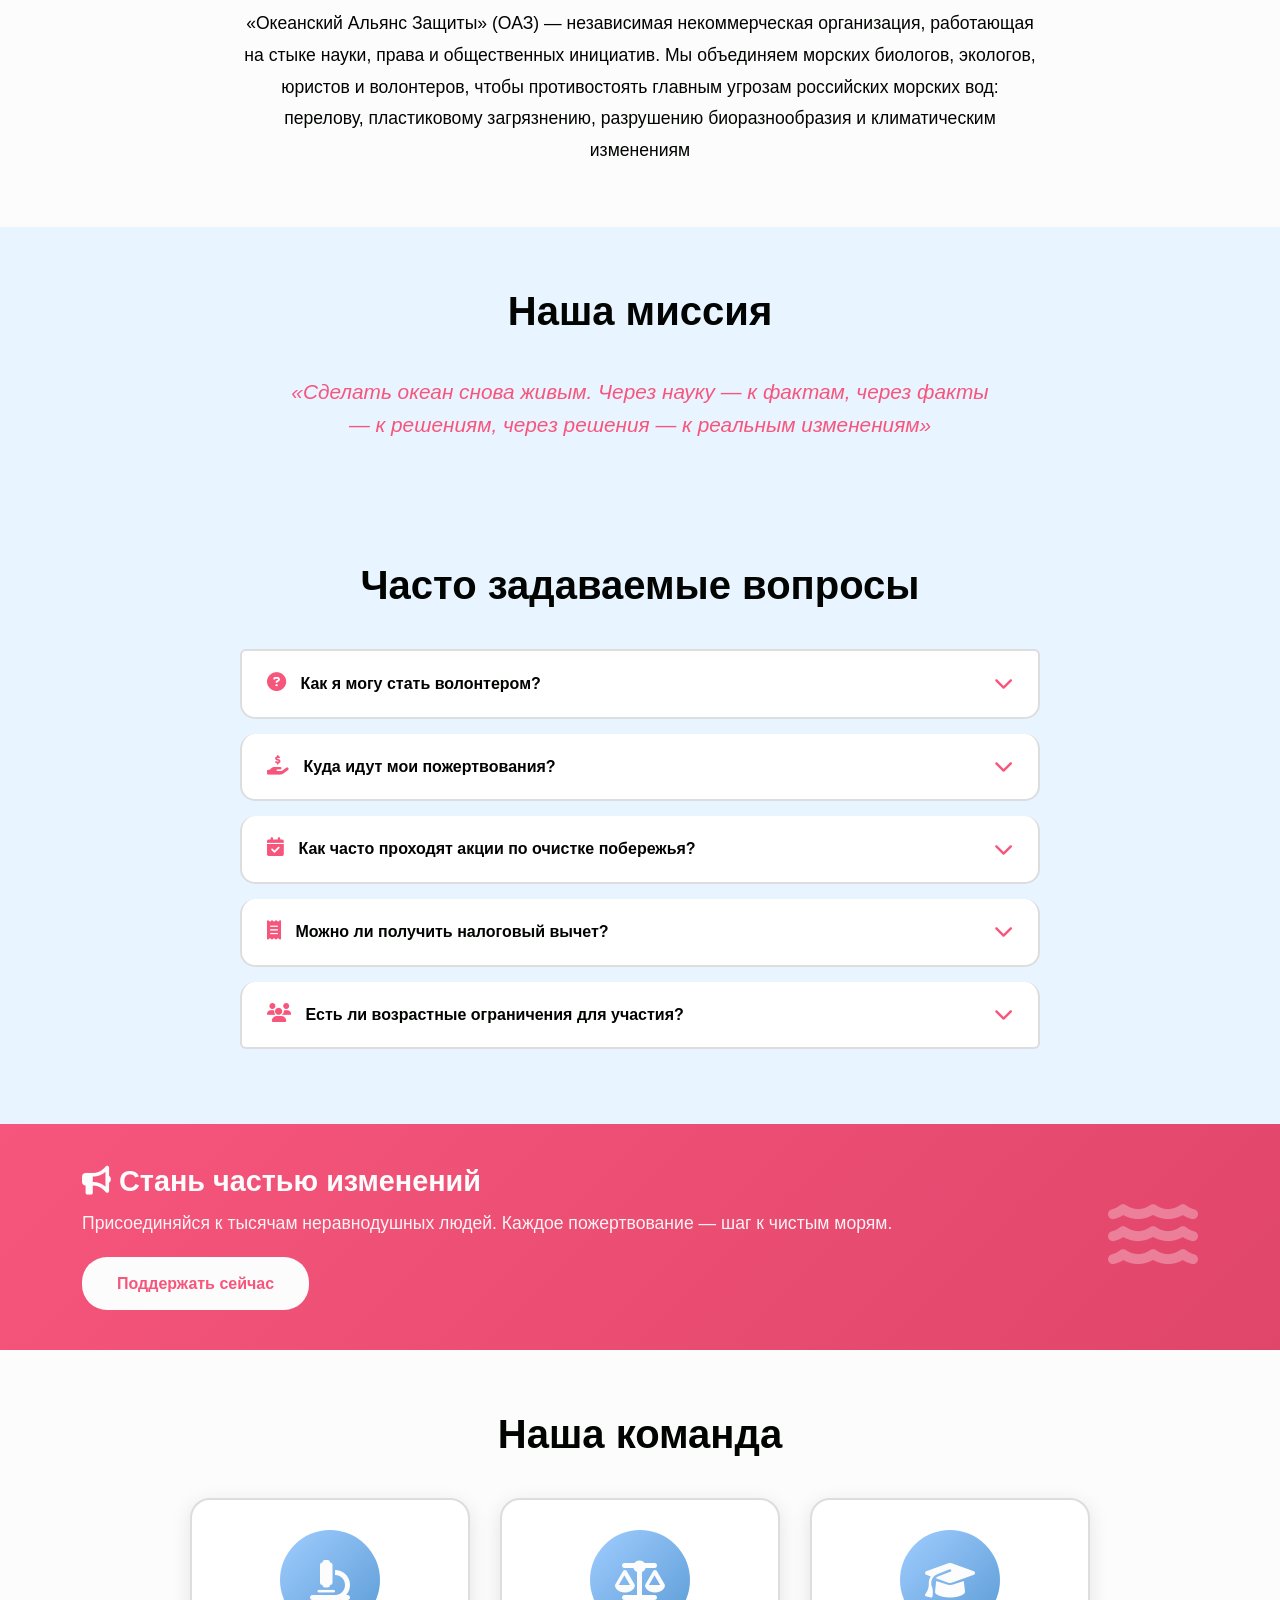
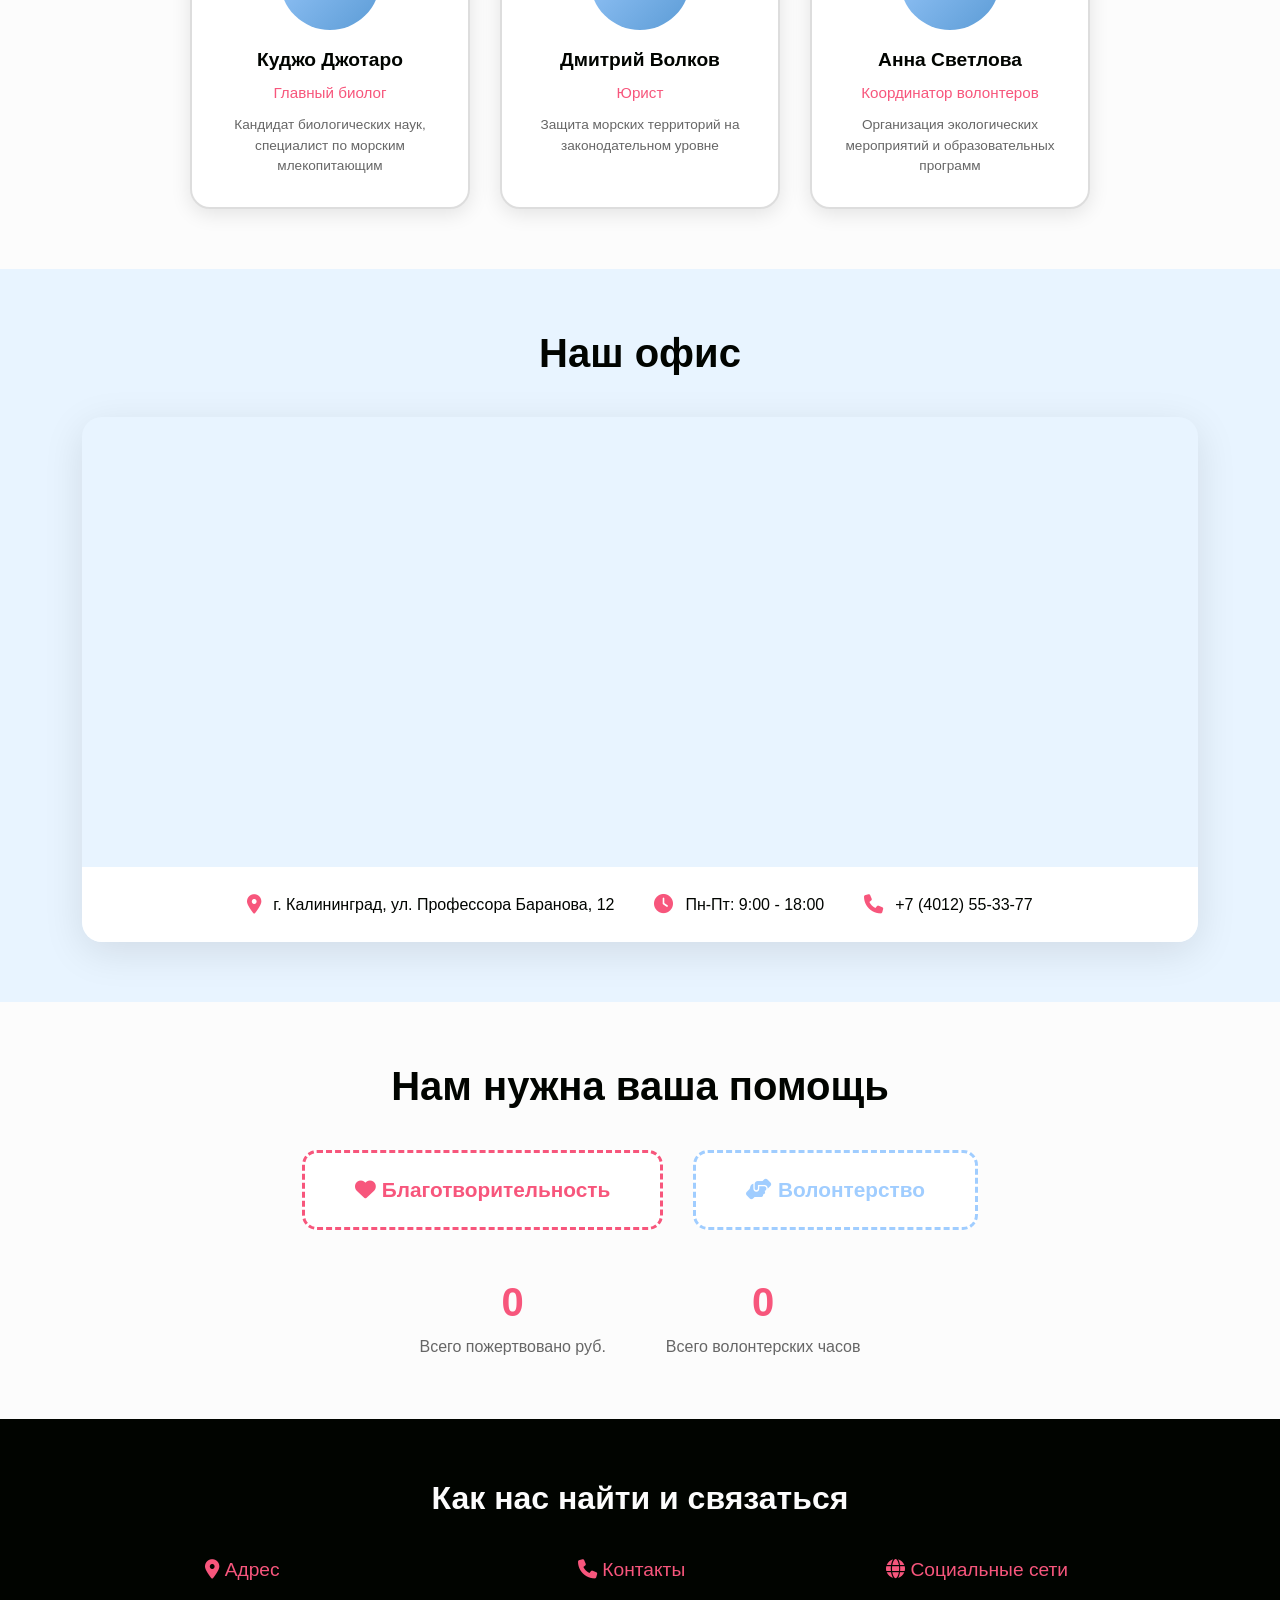
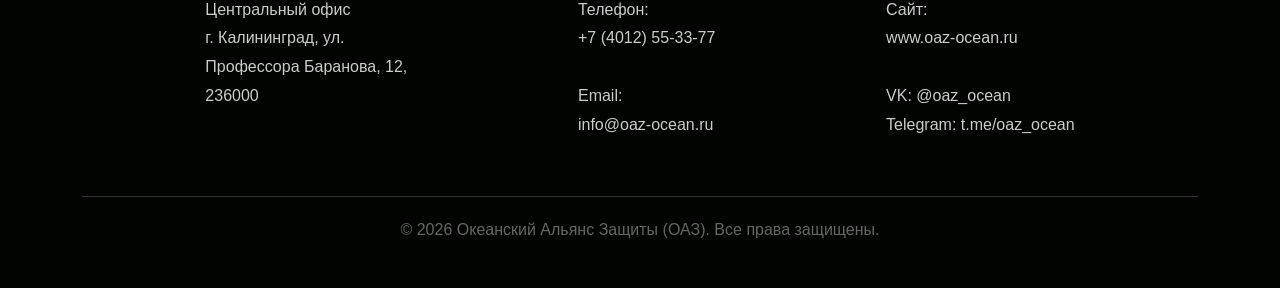
==== commit bd9d705b: "Update index.html" ====
--- a/index.html
+++ b/index.html
@@ -96,7 +96,7 @@
         <h1 class="hero-title">Океанский Альянс Защиты</h1>
         <p class="hero-subtitle">
           Мы объединяем ученых, волонтеров и неравнодушных людей, чтобы спасти
-          морские экосистемы.
+          морские экосистемы
         </p>
       </div>
     </section>
@@ -175,7 +175,7 @@
           инициатив. Мы объединяем морских биологов, экологов, юристов и
           волонтеров, чтобы противостоять главным угрозам российских морских
           вод: перелову, пластиковому загрязнению, разрушению биоразнообразия и
-          климатическим изменениям.
+          климатическим изменениям
         </p>
       </div>
     </section>
@@ -186,7 +186,7 @@
         <h2 class="section-title">Наша миссия</h2>
         <p class="mission-text">
           «Сделать океан снова живым. Через науку — к фактам, через факты — к
-          решениям, через решения — к реальным изменениям.»
+          решениям, через решения — к реальным изменениям»
         </p>
       </div>
     </section>
@@ -345,8 +345,10 @@
         <h2 class="section-title">Наш офис</h2>
         <div class="map-container reveal">
           <iframe
-            src="https://yandex.ru/map-widget/v1/-/CBu7UB~LxA"
-            allowfullscreen
+            src="https://yandex.ru/map-widget/v1/?um=constructor%3Adf3c642b16890cd5cf962bc4e94ec5320e413cb11425dd7d6c3e6164033670d5&amp;source=constructor"
+            width="1280"
+            height="720"
+            frameborder="0"
           ></iframe>
           <div class="map-info">
             <div class="map-info-item">
@@ -371,11 +373,11 @@
       <div class="container">
         <h2 class="section-title">Нам нужна ваша помощь</h2>
         <div class="help-buttons">
-          <a href="/static/html/donate.html" class="help-btn help-btn-charity">
+          <a href="donate.html" class="help-btn help-btn-charity">
             <i class="fas fa-heart"></i> Благотворительность
           </a>
           <a
-            href="/static/html/register.html"
+            href="register.html"
             class="help-btn help-btn-volunteer"
           >
             <i class="fas fa-hands-helping"></i> Волонтерство
